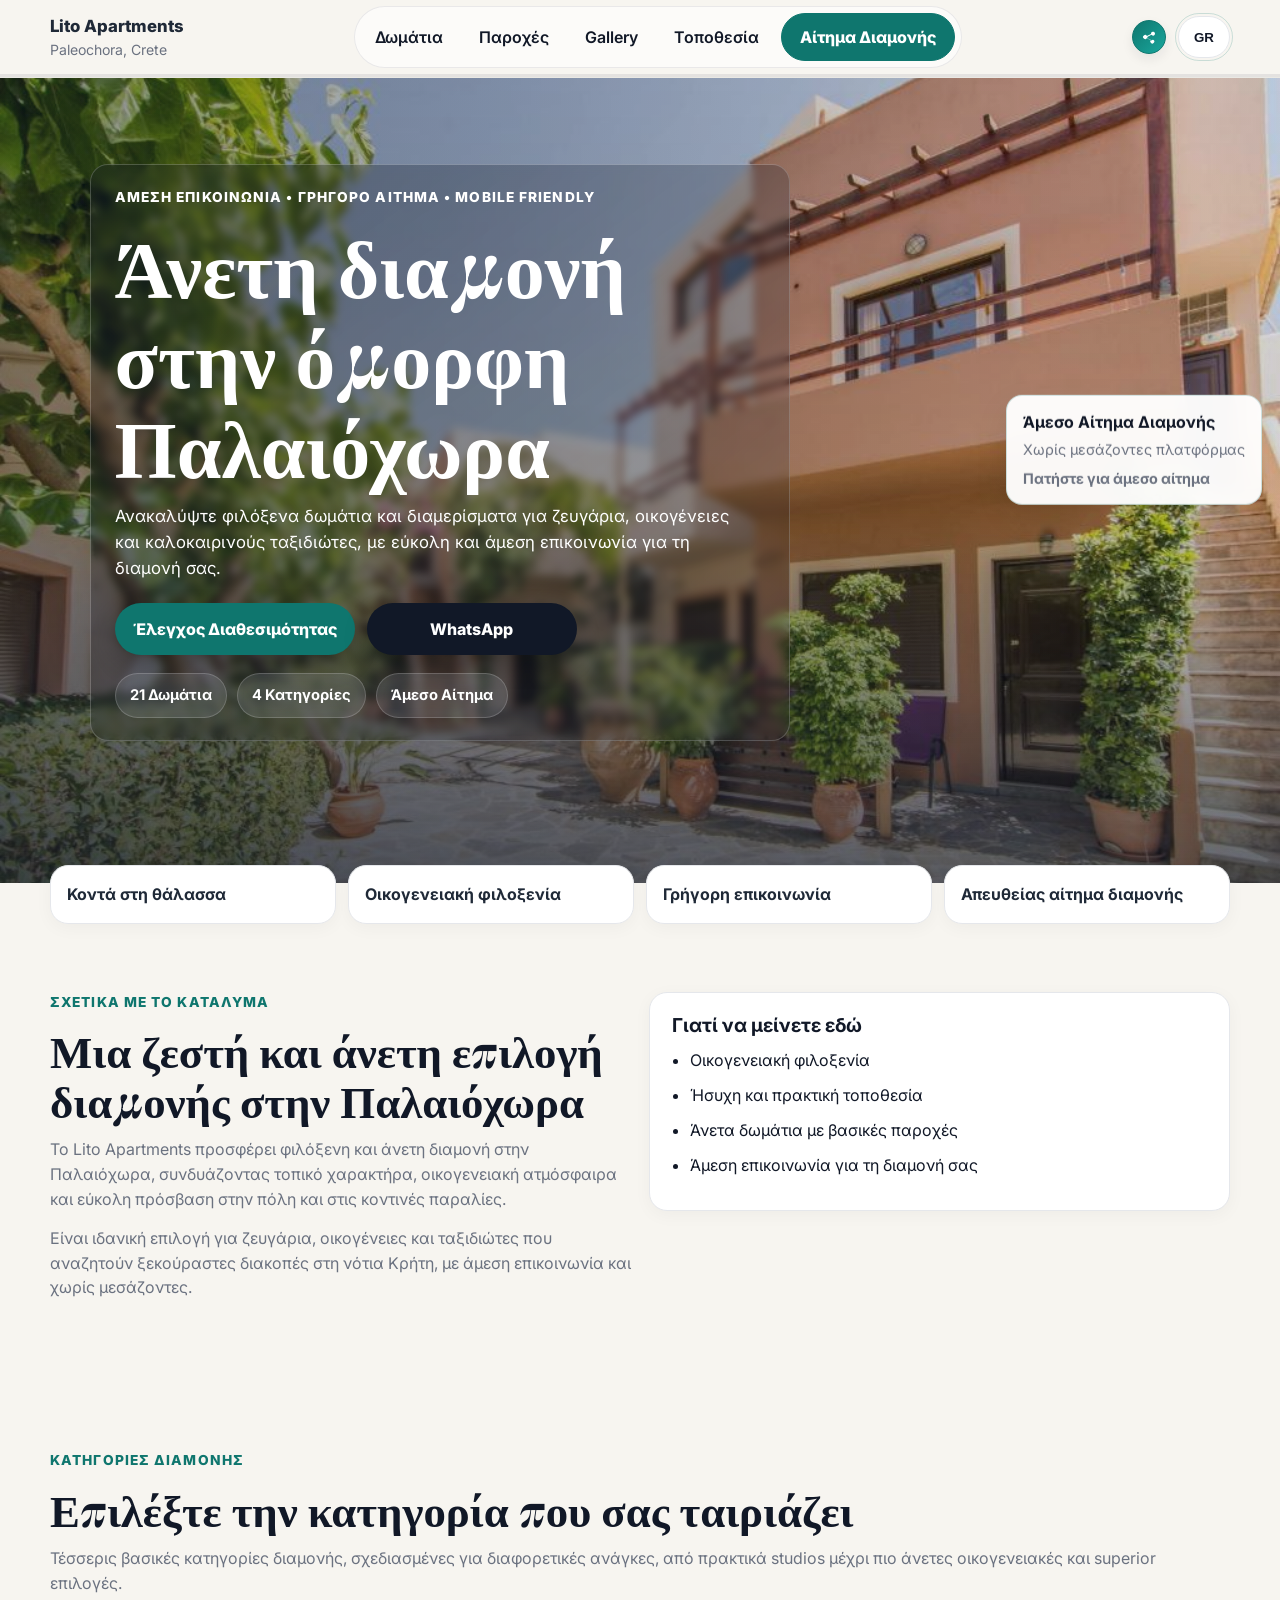
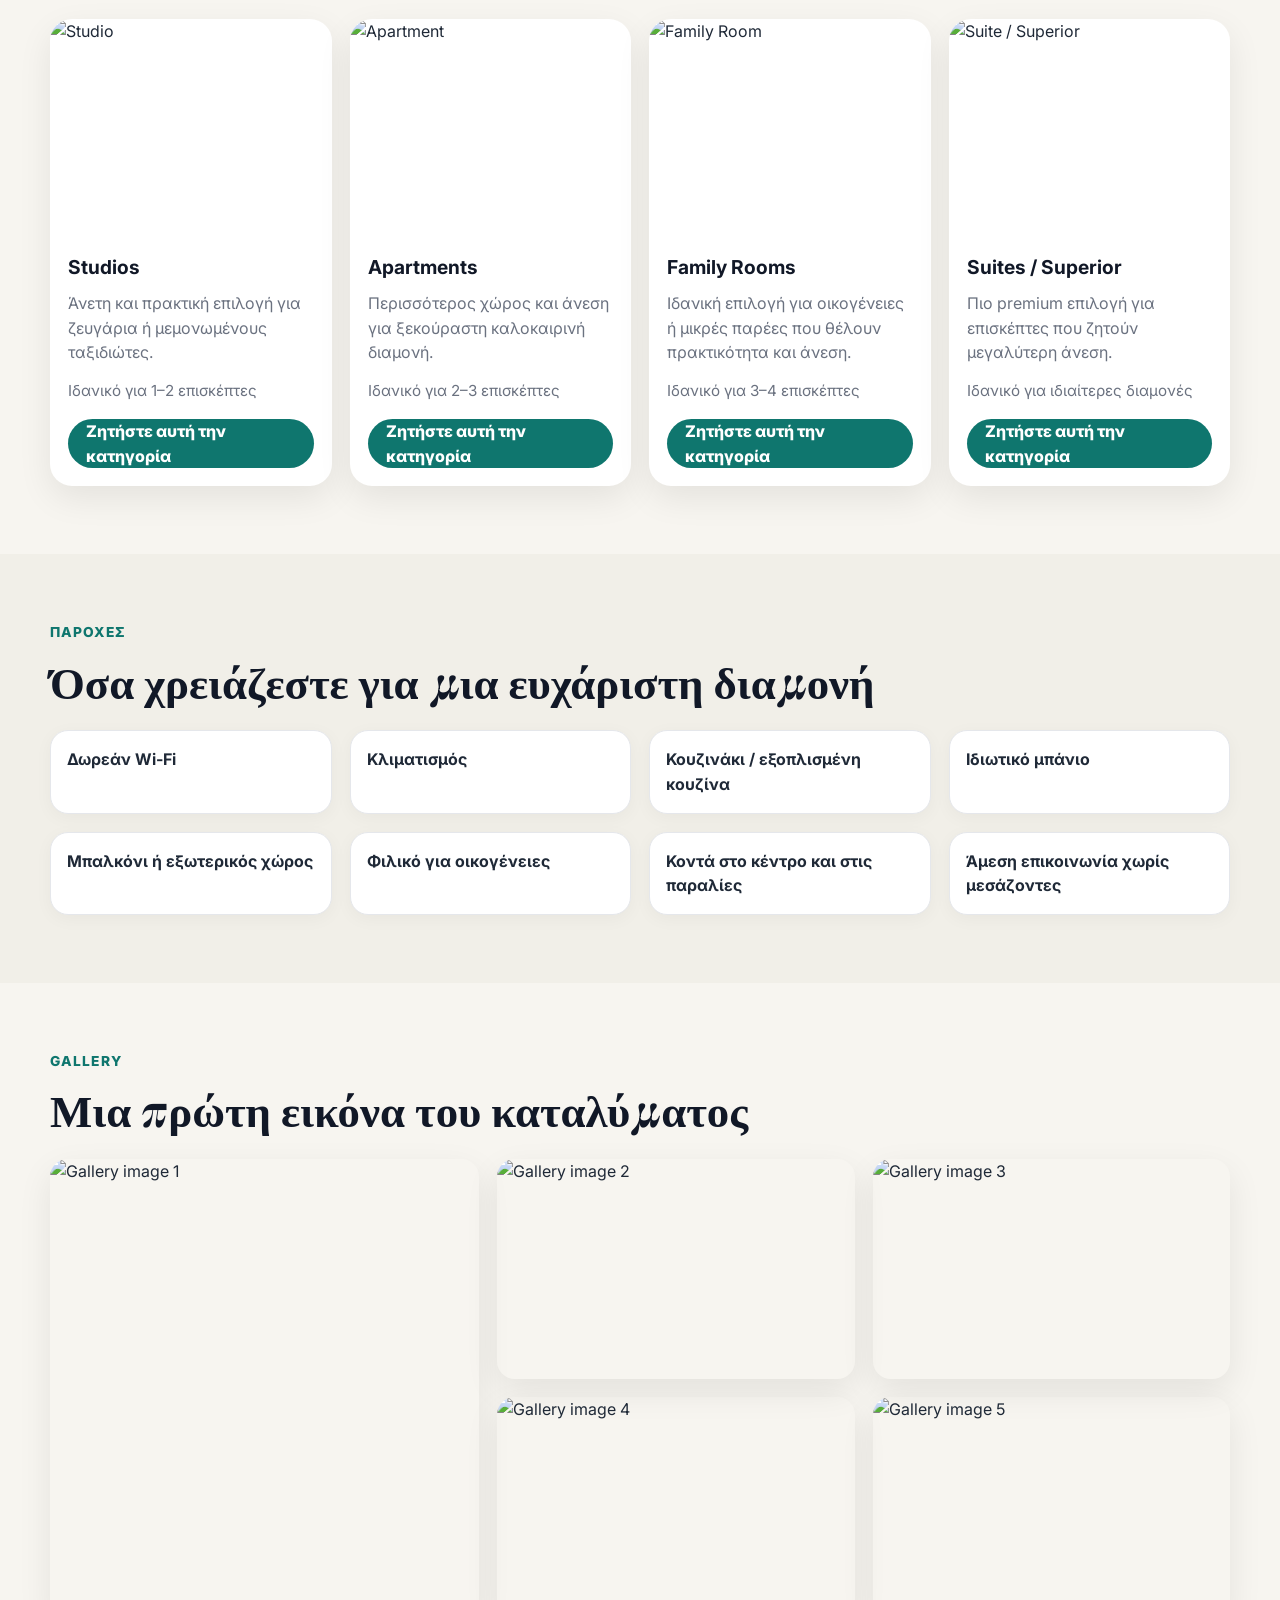
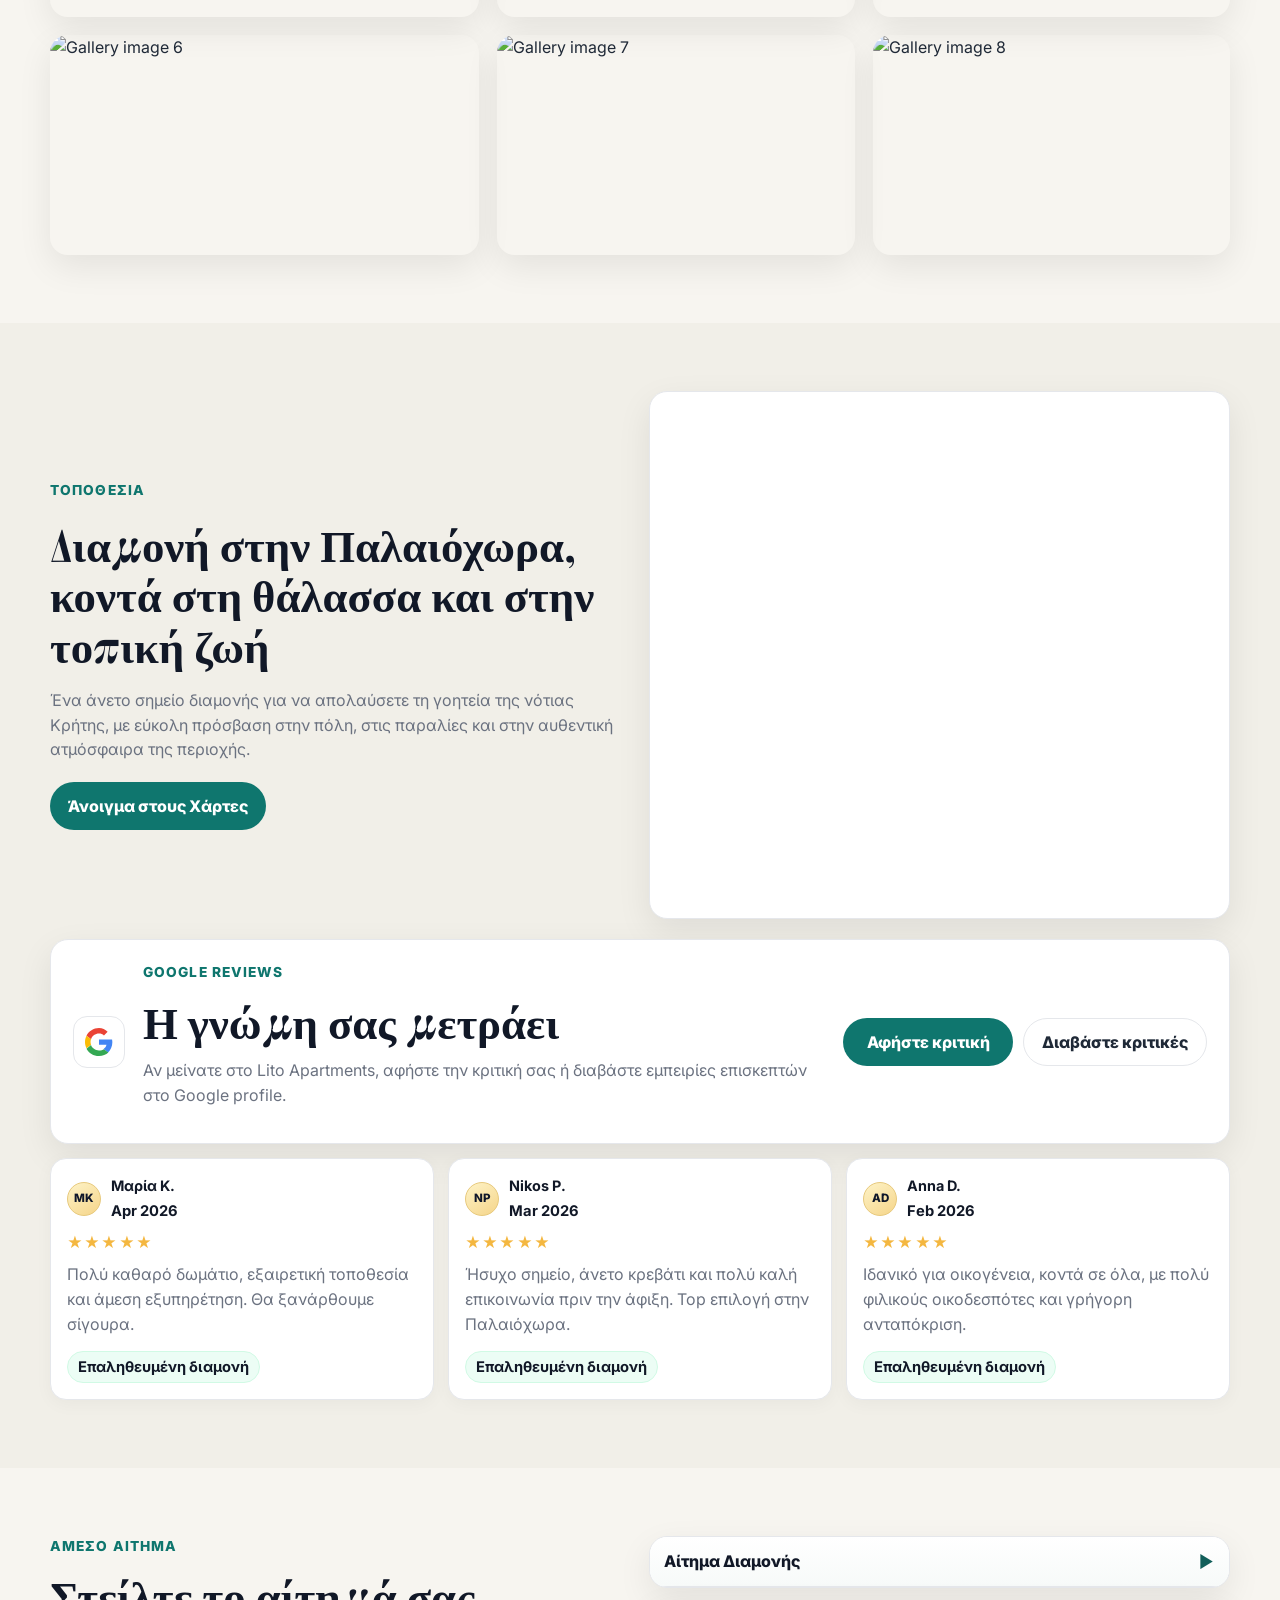
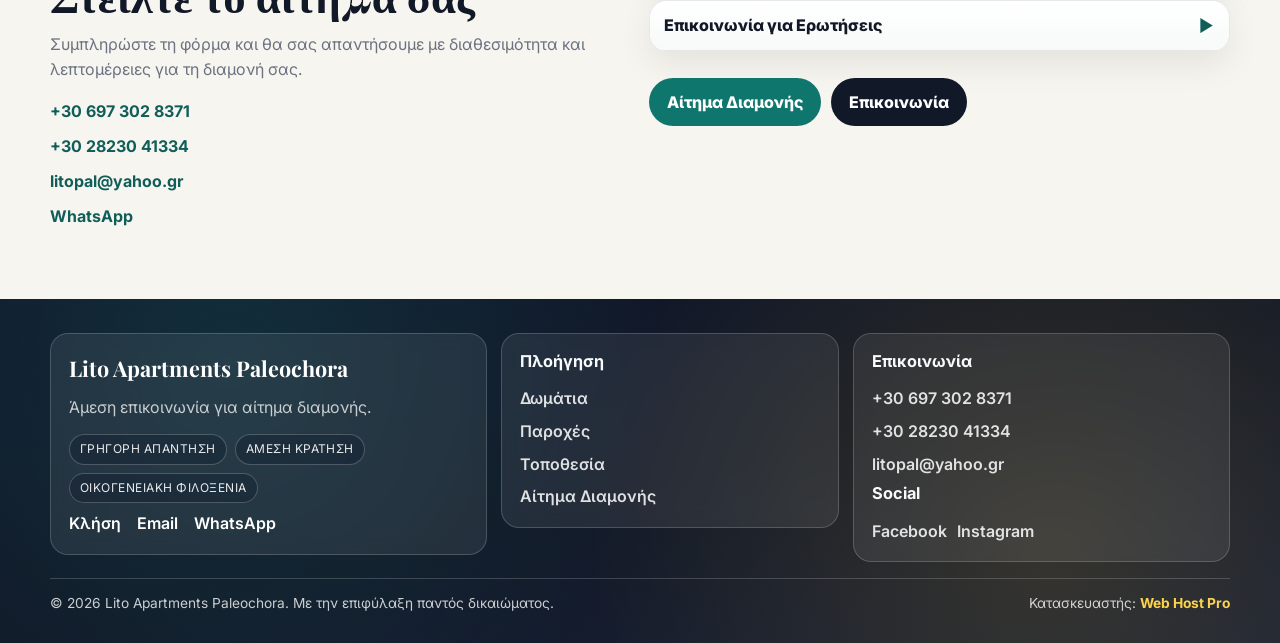
==== index.html @ 1004755e "Initial bilingual landing page build and UI refinements" ====
<!DOCTYPE html>
<html lang="el">
<head>
	<meta charset="UTF-8" />
	<meta name="viewport" content="width=device-width, initial-scale=1.0" />

	<title>Lito Apartments Paleochora | Direct Stay Request</title>
	<meta name="description" content="Άνετη διαμονή στην Παλαιόχωρα με άμεση επικοινωνία για αίτημα διαθεσιμότητας και κρατήσεις χωρίς μεσάζοντες." />
	<meta name="theme-color" content="#0f766e" />

	<meta property="og:title" content="Lito Apartments Paleochora" />
	<meta property="og:description" content="Comfortable apartments in Paleochora with direct communication for your stay request." />
	<meta property="og:type" content="website" />
	<meta property="og:image" content="assets/images/hero.jpg" />
	<meta property="og:locale" content="el_GR" />

	<link rel="preconnect" href="https://fonts.googleapis.com">
	<link rel="preconnect" href="https://fonts.gstatic.com" crossorigin>
	<link href="https://fonts.googleapis.com/css2?family=Inter:wght@400;500;600;700;800&family=Playfair+Display:wght@600;700&display=swap" rel="stylesheet">

	<link rel="stylesheet" href="assets/css/style.css" />
</head>
<body>
	<header class="site-header">
		<div class="container header-wrap">
			<a href="#home" class="brand" aria-label="Lito Apartments Paleochora">
				<span class="brand-title">Lito Apartments</span>
				<span class="brand-subtitle">Paleochora, Crete</span>
			</a>

			<nav class="desktop-nav" aria-label="Primary navigation">
				<a href="#rooms" class="nav-link" data-i18n="navRooms">Δωμάτια</a>
				<a href="#facilities" class="nav-link" data-i18n="navFacilities">Παροχές</a>
				<a href="#gallery" class="nav-link" data-i18n="navGallery">Gallery</a>
				<a href="#location" class="nav-link" data-i18n="navLocation">Τοποθεσία</a>
				<a href="#contact" class="btn btn-outline js-open-request" data-i18n="navRequest">Αίτημα Διαμονής</a>
			</nav>

			<div class="header-actions">
				<div class="share-menu" id="shareMenu">
					<button id="shareMenuToggle" class="share-main-btn" type="button" aria-label="Open share menu" title="Open share menu" aria-expanded="false" aria-controls="shareMenuPanel">
						<svg viewBox="0 0 24 24" aria-hidden="true">
							<path d="M18 16a3 3 0 0 0-2.39 1.2l-6.2-3.1a3.1 3.1 0 0 0 0-2.2l6.2-3.1A3 3 0 1 0 15 7a3.1 3.1 0 0 0 .05.53l-6.2 3.1a3 3 0 1 0 0 2.74l6.2 3.1A3 3 0 1 0 18 16z" fill="currentColor"/>
						</svg>
					</button>
					<div class="share-menu-panel" id="shareMenuPanel" aria-label="Share options">
						<button id="shareSiteBtn" class="share-item" type="button" aria-label="Share this page" title="Share this page">
							<svg viewBox="0 0 24 24" aria-hidden="true">
								<path d="M18 16a3 3 0 0 0-2.39 1.2l-6.2-3.1a3.1 3.1 0 0 0 0-2.2l6.2-3.1A3 3 0 1 0 15 7a3.1 3.1 0 0 0 .05.53l-6.2 3.1a3 3 0 1 0 0 2.74l6.2 3.1A3 3 0 1 0 18 16z" fill="currentColor"/>
							</svg>
						</button>
						<a class="share-item" href="https://wa.me/306973028371" target="_blank" rel="noopener" aria-label="WhatsApp">
						<svg viewBox="0 0 24 24" aria-hidden="true">
							<path d="M20.52 3.48A11.82 11.82 0 0 0 12.03 0C5.43 0 .08 5.35.08 11.95c0 2.1.55 4.16 1.6 5.98L0 24l6.24-1.63a11.88 11.88 0 0 0 5.79 1.48h.01c6.6 0 11.95-5.35 11.95-11.95 0-3.19-1.24-6.19-3.47-8.42zM12.04 21.8h-.01a9.86 9.86 0 0 1-5.03-1.38l-.36-.21-3.7.97.99-3.61-.24-.37a9.84 9.84 0 0 1-1.53-5.25c0-5.46 4.44-9.9 9.9-9.9 2.65 0 5.14 1.03 7.01 2.9a9.84 9.84 0 0 1 2.9 7.01c0 5.46-4.45 9.9-9.91 9.9zm5.43-7.42c-.3-.15-1.76-.87-2.04-.97-.27-.1-.47-.15-.67.15s-.77.97-.95 1.17c-.17.2-.35.22-.64.07-.3-.15-1.27-.47-2.42-1.5-.9-.8-1.5-1.8-1.67-2.1-.17-.3-.02-.46.13-.61.13-.13.3-.35.45-.52.15-.17.2-.3.3-.5.1-.2.05-.37-.02-.52-.08-.15-.67-1.62-.92-2.22-.24-.57-.49-.5-.67-.51h-.57c-.2 0-.52.08-.8.37s-1.05 1.02-1.05 2.48 1.07 2.88 1.22 3.08c.15.2 2.1 3.2 5.1 4.49.71.31 1.27.5 1.7.64.72.23 1.38.2 1.9.12.58-.09 1.76-.72 2.01-1.41.25-.7.25-1.29.17-1.41-.07-.12-.27-.2-.57-.35z" fill="currentColor"/>
						</svg>
						</a>
						<a class="share-item" href="https://www.facebook.com" target="_blank" rel="noopener" aria-label="Facebook">
						<svg viewBox="0 0 24 24" aria-hidden="true">
							<path d="M24 12a12 12 0 1 0-13.88 11.86v-8.39H7.08V12h3.04V9.36c0-3 1.79-4.66 4.53-4.66 1.31 0 2.68.23 2.68.23v2.95h-1.51c-1.49 0-1.95.93-1.95 1.88V12h3.32l-.53 3.47h-2.79v8.39A12 12 0 0 0 24 12z" fill="currentColor"/>
						</svg>
						</a>
						<a class="share-item" href="https://www.instagram.com" target="_blank" rel="noopener" aria-label="Instagram">
						<svg viewBox="0 0 24 24" aria-hidden="true">
							<path d="M7 2h10a5 5 0 0 1 5 5v10a5 5 0 0 1-5 5H7a5 5 0 0 1-5-5V7a5 5 0 0 1 5-5zm0 2a3 3 0 0 0-3 3v10a3 3 0 0 0 3 3h10a3 3 0 0 0 3-3V7a3 3 0 0 0-3-3H7zm11.5 1.5a1 1 0 1 1-1 1 1 1 0 0 1 1-1zM12 7a5 5 0 1 1-5 5 5 5 0 0 1 5-5zm0 2a3 3 0 1 0 3 3 3 3 0 0 0-3-3z" fill="currentColor"/>
						</svg>
						</a>
					</div>
				</div>

				<button id="langToggle" class="lang-toggle" type="button" aria-label="Toggle language">
					GR
				</button>

				<button id="menuToggle" class="menu-toggle" type="button" aria-label="Toggle menu">
					☰
				</button>
			</div>
		</div>

		<div id="mobileMenu" class="mobile-menu">
			<a href="#rooms" class="nav-link" data-i18n="navRooms">Δωμάτια</a>
			<a href="#facilities" class="nav-link" data-i18n="navFacilities">Παροχές</a>
			<a href="#gallery" class="nav-link" data-i18n="navGallery">Gallery</a>
			<a href="#location" class="nav-link" data-i18n="navLocation">Τοποθεσία</a>
			<a href="#contact" class="js-open-request" data-i18n="navRequest">Αίτημα Διαμονής</a>
		</div>
		<div class="nav-progress" aria-hidden="true">
			<span id="navProgressBar"></span>
		</div>
	</header>

	<main id="home">
		<section class="hero">
			<img src="assets/images/hero.jpg" alt="Lito Apartments Paleochora" class="hero-bg" loading="eager" />

			<div class="hero-overlay"></div>

			<div class="container hero-inner">
				<div class="hero-content">
					<p class="eyebrow hero-eyebrow" data-i18n="heroEyebrow">Άμεση επικοινωνία • Γρήγορο αίτημα • Mobile friendly</p>
					<h1 data-i18n="heroTitle">Άνετη διαμονή στην όμορφη Παλαιόχωρα</h1>
					<p class="hero-text" data-i18n="heroText">
						Ανακαλύψτε φιλόξενα δωμάτια και διαμερίσματα για ζευγάρια, οικογένειες και καλοκαιρινούς ταξιδιώτες,
						με εύκολη και άμεση επικοινωνία για τη διαμονή σας.
					</p>

					<div class="hero-actions">
						<a href="#contact" class="btn btn-primary js-open-request" data-i18n="heroCtaPrimary">Έλεγχος Διαθεσιμότητας</a>
						<a href="https://wa.me/306973028371" class="btn btn-secondary" target="_blank" rel="noopener" data-i18n="heroCtaSecondary">WhatsApp</a>
					</div>

					<div class="hero-points">
						<span data-i18n="heroPoint1">21 Δωμάτια</span>
						<span data-i18n="heroPoint2">4 Κατηγορίες</span>
						<span data-i18n="heroPoint3">Άμεσο Αίτημα</span>
					</div>
				</div>

				<a href="#contact" class="hero-badge sticky-request js-open-request">
					<strong data-i18n="heroBadgeTitle">Άμεσο Αίτημα Διαμονής</strong>
					<span data-i18n="heroBadgeText">Χωρίς μεσάζοντες πλατφόρμας</span>
					<span class="sticky-request-hint" data-i18n="stickyRequestHint">Πατήστε για άμεσο αίτημα</span>
				</a>
			</div>
		</section>

		<section class="trust-bar">
			<div class="container trust-grid">
				<div class="trust-item" data-i18n="trust1">Κοντά στη θάλασσα</div>
				<div class="trust-item" data-i18n="trust2">Οικογενειακή φιλοξενία</div>
				<div class="trust-item" data-i18n="trust3">Γρήγορη επικοινωνία</div>
				<div class="trust-item" data-i18n="trust4">Απευθείας αίτημα διαμονής</div>
			</div>
		</section>

		<section class="section intro">
			<div class="container intro-grid">
				<div class="intro-copy">
					<p class="eyebrow" data-i18n="aboutEyebrow">Σχετικά με το κατάλυμα</p>
					<h2 data-i18n="aboutTitle">Μια ζεστή και άνετη επιλογή διαμονής στην Παλαιόχωρα</h2>
					<p data-i18n="aboutText1">
						Το Lito Apartments προσφέρει φιλόξενη και άνετη διαμονή στην Παλαιόχωρα,
						συνδυάζοντας τοπικό χαρακτήρα, οικογενειακή ατμόσφαιρα και εύκολη πρόσβαση στην πόλη και στις κοντινές παραλίες.
					</p>
					<p data-i18n="aboutText2">
						Είναι ιδανική επιλογή για ζευγάρια, οικογένειες και ταξιδιώτες που αναζητούν ξεκούραστες διακοπές
						στη νότια Κρήτη, με άμεση επικοινωνία και χωρίς μεσάζοντες.
					</p>
				</div>

				<div class="info-card">
					<h3 data-i18n="whyTitle">Γιατί να μείνετε εδώ</h3>
					<ul class="check-list">
						<li data-i18n="why1">Οικογενειακή φιλοξενία</li>
						<li data-i18n="why2">Ήσυχη και πρακτική τοποθεσία</li>
						<li data-i18n="why3">Άνετα δωμάτια με βασικές παροχές</li>
						<li data-i18n="why4">Άμεση επικοινωνία για τη διαμονή σας</li>
					</ul>
				</div>
			</div>
		</section>

		<section id="rooms" class="section">
			<div class="container">
				<div class="section-head">
					<p class="eyebrow" data-i18n="roomsEyebrow">Κατηγορίες διαμονής</p>
					<h2 data-i18n="roomsTitle">Επιλέξτε την κατηγορία που σας ταιριάζει</h2>
					<p data-i18n="roomsIntro">
						Τέσσερις βασικές κατηγορίες διαμονής, σχεδιασμένες για διαφορετικές ανάγκες,
						από πρακτικά studios μέχρι πιο άνετες οικογενειακές και superior επιλογές.
					</p>
				</div>

				<div class="cards-grid">
					<article class="room-card">
						<img src="assets/images/room-1.jpg" alt="Studio" loading="lazy" />
						<div class="room-card-body">
							<h3 data-i18n="room1Title">Studios</h3>
							<p data-i18n="room1Text">Άνετη και πρακτική επιλογή για ζευγάρια ή μεμονωμένους ταξιδιώτες.</p>
							<span data-i18n="room1Meta">Ιδανικό για 1–2 επισκέπτες</span>
							<a href="#contact" class="btn btn-small" data-room="Studio" data-i18n="roomCta">Ζητήστε αυτή την κατηγορία</a>
						</div>
					</article>

					<article class="room-card">
						<img src="assets/images/room-2.jpg" alt="Apartment" loading="lazy" />
						<div class="room-card-body">
							<h3 data-i18n="room2Title">Apartments</h3>
							<p data-i18n="room2Text">Περισσότερος χώρος και άνεση για ξεκούραστη καλοκαιρινή διαμονή.</p>
							<span data-i18n="room2Meta">Ιδανικό για 2–3 επισκέπτες</span>
							<a href="#contact" class="btn btn-small" data-room="Apartment" data-i18n="roomCta">Ζητήστε αυτή την κατηγορία</a>
						</div>
					</article>

					<article class="room-card">
						<img src="assets/images/room-3.jpg" alt="Family Room" loading="lazy" />
						<div class="room-card-body">
							<h3 data-i18n="room3Title">Family Rooms</h3>
							<p data-i18n="room3Text">Ιδανική επιλογή για οικογένειες ή μικρές παρέες που θέλουν πρακτικότητα και άνεση.</p>
							<span data-i18n="room3Meta">Ιδανικό για 3–4 επισκέπτες</span>
							<a href="#contact" class="btn btn-small" data-room="Family Room" data-i18n="roomCta">Ζητήστε αυτή την κατηγορία</a>
						</div>
					</article>

					<article class="room-card">
						<img src="assets/images/room-4.jpg" alt="Suite / Superior" loading="lazy" />
						<div class="room-card-body">
							<h3 data-i18n="room4Title">Suites / Superior</h3>
							<p data-i18n="room4Text">Πιο premium επιλογή για επισκέπτες που ζητούν μεγαλύτερη άνεση.</p>
							<span data-i18n="room4Meta">Ιδανικό για ιδιαίτερες διαμονές</span>
							<a href="#contact" class="btn btn-small" data-room="Suite / Superior" data-i18n="roomCta">Ζητήστε αυτή την κατηγορία</a>
						</div>
					</article>
				</div>
			</div>
		</section>

		<section id="facilities" class="section section-alt">
			<div class="container">
				<div class="section-head">
					<p class="eyebrow" data-i18n="facilitiesEyebrow">Παροχές</p>
					<h2 data-i18n="facilitiesTitle">Όσα χρειάζεστε για μια ευχάριστη διαμονή</h2>
				</div>

				<div class="features-grid">
					<div class="feature" data-i18n="facility1">Δωρεάν Wi-Fi</div>
					<div class="feature" data-i18n="facility2">Κλιματισμός</div>
					<div class="feature" data-i18n="facility3">Κουζινάκι / εξοπλισμένη κουζίνα</div>
					<div class="feature" data-i18n="facility4">Ιδιωτικό μπάνιο</div>
					<div class="feature" data-i18n="facility5">Μπαλκόνι ή εξωτερικός χώρος</div>
					<div class="feature" data-i18n="facility6">Φιλικό για οικογένειες</div>
					<div class="feature" data-i18n="facility7">Κοντά στο κέντρο και στις παραλίες</div>
					<div class="feature" data-i18n="facility8">Άμεση επικοινωνία χωρίς μεσάζοντες</div>
				</div>
			</div>
		</section>

		<section id="gallery" class="section">
			<div class="container">
				<div class="section-head">
					<p class="eyebrow" data-i18n="galleryEyebrow">Gallery</p>
					<h2 data-i18n="galleryTitle">Μια πρώτη εικόνα του καταλύματος</h2>
				</div>

				<div class="gallery-grid">
					<img src="assets/images/gallery-1.jpg" alt="Gallery image 1" loading="lazy">
					<img src="assets/images/gallery-2.jpg" alt="Gallery image 2" loading="lazy">
					<img src="assets/images/gallery-3.jpg" alt="Gallery image 3" loading="lazy">
					<img src="assets/images/gallery-4.jpg" alt="Gallery image 4" loading="lazy">
					<img src="assets/images/gallery-5.jpg" alt="Gallery image 5" loading="lazy">
					<img src="assets/images/gallery-6.jpg" alt="Gallery image 6" loading="lazy">
					<img src="assets/images/gallery-7.jpg" alt="Gallery image 7" loading="lazy">
					<img src="assets/images/gallery-8.jpg" alt="Gallery image 8" loading="lazy">
				</div>
			</div>
		</section>

		<section id="location" class="section section-alt">
			<div class="container location-box">
				<div class="location-copy">
					<p class="eyebrow" data-i18n="locationEyebrow">Τοποθεσία</p>
					<h2 data-i18n="locationTitle">Διαμονή στην Παλαιόχωρα, κοντά στη θάλασσα και στην τοπική ζωή</h2>
					<p data-i18n="locationText">
						Ένα άνετο σημείο διαμονής για να απολαύσετε τη γοητεία της νότιας Κρήτης,
						με εύκολη πρόσβαση στην πόλη, στις παραλίες και στην αυθεντική ατμόσφαιρα της περιοχής.
					</p>
					<div class="location-actions">
						<a href="https://maps.app.goo.gl/StmvVErkx6oPKUX96" class="btn btn-primary" target="_blank" rel="noopener" data-i18n="locationCta">Άνοιγμα στους Χάρτες</a>
					</div>
				</div>
				<div class="location-map-card">
					<iframe
						title="Paleochora map"
						src="https://maps.google.com/maps?q=Lito%20Apartments%20Paleochora&z=17&output=embed&iwloc=near"
						loading="lazy"
						referrerpolicy="no-referrer-when-downgrade"></iframe>
				</div>
			</div>

			<div class="container location-reviews">
				<div class="google-review-card location-google-card">
					<div class="google-profile-badge" aria-hidden="true">
						<svg viewBox="0 0 48 48" width="28" height="28" role="img" aria-label="Google">
							<path fill="#EA4335" d="M24 9.5c3.3 0 6.2 1.1 8.5 3.3l6.3-6.3C34.8 2.3 29.8 0 24 0 14.6 0 6.5 5.4 2.6 13.3l7.8 6.1C12.2 13.3 17.6 9.5 24 9.5z"/>
							<path fill="#4285F4" d="M46.9 24.5c0-1.7-.2-3.3-.5-4.9H24v9.3h12.8c-.6 3-2.3 5.5-4.9 7.2l7.6 5.9c4.4-4.1 7.4-10.1 7.4-17.5z"/>
							<path fill="#FBBC05" d="M10.4 28.6c-.5-1.5-.9-3-.9-4.6s.3-3.2.9-4.6l-7.8-6.1C.9 16.5 0 20.1 0 24s.9 7.5 2.6 10.7l7.8-6.1z"/>
							<path fill="#34A853" d="M24 48c6.5 0 12-2.1 16-5.8l-7.6-5.9c-2.1 1.4-4.8 2.2-8.4 2.2-6.4 0-11.8-3.8-13.7-9.2l-7.8 6.1C6.5 42.6 14.6 48 24 48z"/>
						</svg>
					</div>
					<div class="google-review-copy">
						<p class="eyebrow" data-i18n="googleEyebrow">Google Reviews</p>
						<h2 data-i18n="googleTitle">Η γνώμη σας μετράει</h2>
						<p data-i18n="googleText">Αν μείνατε στο Lito Apartments, αφήστε την κριτική σας ή διαβάστε εμπειρίες επισκεπτών στο Google profile.</p>
					</div>
					<div class="google-review-actions">
						<a class="btn btn-primary" href="https://maps.app.goo.gl/StmvVErkx6oPKUX96" target="_blank" rel="noopener" data-i18n="googleCtaLeave">Αφήστε κριτική</a>
						<a class="btn btn-outline" href="https://maps.app.goo.gl/StmvVErkx6oPKUX96" target="_blank" rel="noopener" data-i18n="googleCtaRead">Διαβάστε κριτικές</a>
					</div>
				</div>

				<div class="review-grid">
					<article class="review-card">
						<div class="review-head">
							<div class="review-avatar" aria-hidden="true">MK</div>
							<div class="review-meta">
								<strong data-i18n="review1Author">Μαρία Κ.</strong>
								<span>Apr 2026</span>
							</div>
						</div>
						<div class="review-stars" aria-hidden="true">★★★★★</div>
						<p data-i18n="review1Text">Πολύ καθαρό δωμάτιο, εξαιρετική τοποθεσία και άμεση εξυπηρέτηση. Θα ξανάρθουμε σίγουρα.</p>
						<span class="review-badge" data-i18n="reviewVerified">Επαληθευμένη διαμονή</span>
					</article>
					<article class="review-card">
						<div class="review-head">
							<div class="review-avatar" aria-hidden="true">NP</div>
							<div class="review-meta">
								<strong data-i18n="review2Author">Nikos P.</strong>
								<span>Mar 2026</span>
							</div>
						</div>
						<div class="review-stars" aria-hidden="true">★★★★★</div>
						<p data-i18n="review2Text">Ήσυχο σημείο, άνετο κρεβάτι και πολύ καλή επικοινωνία πριν την άφιξη. Top επιλογή στην Παλαιόχωρα.</p>
						<span class="review-badge" data-i18n="reviewVerified">Επαληθευμένη διαμονή</span>
					</article>
					<article class="review-card">
						<div class="review-head">
							<div class="review-avatar" aria-hidden="true">AD</div>
							<div class="review-meta">
								<strong data-i18n="review3Author">Anna D.</strong>
								<span>Feb 2026</span>
							</div>
						</div>
						<div class="review-stars" aria-hidden="true">★★★★★</div>
						<p data-i18n="review3Text">Ιδανικό για οικογένεια, κοντά σε όλα, με πολύ φιλικούς οικοδεσπότες και γρήγορη ανταπόκριση.</p>
						<span class="review-badge" data-i18n="reviewVerified">Επαληθευμένη διαμονή</span>
					</article>
				</div>
			</div>
		</section>

		<section id="contact" class="section contact-section">
			<div class="container contact-grid">
				<div>
					<p class="eyebrow" data-i18n="contactEyebrow">Άμεσο αίτημα</p>
					<h2 data-i18n="contactTitle">Στείλτε το αίτημά σας</h2>
					<p data-i18n="contactText">
						Συμπληρώστε τη φόρμα και θα σας απαντήσουμε με διαθεσιμότητα και λεπτομέρειες για τη διαμονή σας.
					</p>

					<div class="contact-links">
						<a href="tel:+306973028371">+30 697 302 8371</a>
						<a href="tel:+302823041334">+30 28230 41334</a>
						<a href="mailto:litopal@yahoo.gr">litopal@yahoo.gr</a>
						<a href="https://wa.me/306973028371" target="_blank" rel="noopener">WhatsApp</a>
					</div>
				</div>

				<div class="forms-stack">
					<div class="form-card is-collapsed" id="stayRequestForm">
						<button class="form-toggle" id="stayFormToggle" type="button" aria-expanded="false" aria-controls="stayFormCollapse">
							<span data-i18n="stayFormTitle">Αίτημα Διαμονής</span>
							<span class="form-arrow" aria-hidden="true">▼</span>
						</button>
						<div class="form-collapse" id="stayFormCollapse">
							<form class="contact-form compact-form" action="contact.php" method="post">
							<input type="hidden" name="lang" id="formLang" value="el">

							<input type="text" name="name" id="name" placeholder="Ονοματεπώνυμο" required>
							<input type="email" name="email" id="email" placeholder="Email" required>
							<input type="tel" name="phone" id="phone" placeholder="Τηλέφωνο">
							<input type="date" name="arrival" id="arrival">
							<input type="date" name="departure" id="departure">
							<input type="number" name="guests" id="guests" placeholder="Άτομα" min="1">
							<select name="room_type" id="room_type" class="room-select">
								<option value="" data-i18n="formRoomDefault">Επιλέξτε κατηγορία</option>
								<option value="Studio">Studio</option>
								<option value="Apartment">Apartment</option>
								<option value="Family Room">Family Room</option>
								<option value="Suite / Superior">Suite / Superior</option>
							</select>
							<textarea name="message" id="message" rows="5" placeholder="Μήνυμα"></textarea>
							<button type="submit" class="btn btn-primary btn-full" data-i18n="formSubmit">Αποστολή Αιτήματος</button>
							</form>
						</div>
					</div>

					<div class="form-card is-collapsed" id="questionForm">
						<button class="form-toggle" id="questionFormToggle" type="button" aria-expanded="false" aria-controls="questionFormCollapse">
							<span data-i18n="questionFormTitle">Επικοινωνία για Ερωτήσεις</span>
							<span class="form-arrow" aria-hidden="true">▼</span>
						</button>
						<div class="form-collapse" id="questionFormCollapse">
							<form class="contact-form compact-form" action="contact.php" method="post">
							<input type="hidden" name="lang" value="el">
							<input type="hidden" name="room_type" value="Question">

							<input type="text" name="name" placeholder="Ονοματεπώνυμο" required>
							<input type="email" name="email" placeholder="Email" required>
							<input type="tel" name="phone" placeholder="Τηλέφωνο">
							<textarea name="message" rows="4" placeholder="Μήνυμα" required></textarea>
							<button type="submit" class="btn btn-secondary btn-full" data-i18n="questionSubmit">Αποστολή Ερώτησης</button>
							</form>
						</div>
					</div>

					<div class="contact-ctas">
						<a class="btn btn-primary" id="ctaStayForm" href="#stayRequestForm" data-i18n="contactCtaStay">Αίτημα Διαμονής</a>
						<a class="btn btn-secondary" id="ctaQuestionForm" href="#questionForm" data-i18n="contactCtaQuestion">Επικοινωνία</a>
					</div>
				</div>
			</div>
		</section>
	</main>

	<footer class="site-footer">
		<div class="container">
			<div class="footer-wrap">
				<div class="footer-brand-card">
					<strong class="footer-brand">Lito Apartments Paleochora</strong>
					<p data-i18n="footerText">Άμεση επικοινωνία για αίτημα διαμονής.</p>
					<div class="footer-highlights">
						<span data-i18n="footerTag1">Fast Response</span>
						<span data-i18n="footerTag2">Direct Booking</span>
						<span data-i18n="footerTag3">Family Hospitality</span>
					</div>
					<div class="footer-links">
						<a href="tel:+306973028371" data-i18n="footerCall">Κλήση</a>
						<a href="mailto:litopal@yahoo.gr" data-i18n="footerEmail">Email</a>
						<a href="https://wa.me/306973028371" target="_blank" rel="noopener">WhatsApp</a>
					</div>
				</div>

				<div class="footer-col">
					<h3 data-i18n="footerExplore">Πλοήγηση</h3>
					<a href="#rooms" data-i18n="footerRooms">Δωμάτια</a>
					<a href="#facilities" data-i18n="footerFacilities">Παροχές</a>
					<a href="#location" data-i18n="footerLocation">Τοποθεσία</a>
					<a href="#contact" class="js-open-request" data-i18n="footerRequest">Αίτημα Διαμονής</a>
				</div>

				<div class="footer-col">
					<h3 data-i18n="footerContactTitle">Επικοινωνία</h3>
					<a href="tel:+306973028371">+30 697 302 8371</a>
					<a href="tel:+302823041334">+30 28230 41334</a>
					<a href="mailto:litopal@yahoo.gr">litopal@yahoo.gr</a>
					<h3 data-i18n="footerSocialTitle">Social</h3>
					<div class="footer-socials">
						<a href="https://www.facebook.com" target="_blank" rel="noopener">Facebook</a>
						<a href="https://www.instagram.com" target="_blank" rel="noopener">Instagram</a>
					</div>
				</div>
			</div>

			<div class="footer-bottom">
				<p data-i18n="footerCopyright">© 2026 Lito Apartments Paleochora. All rights reserved.</p>
				<p>
					<span data-i18n="footerBuilderLabel">Κατασκευαστής:</span>
					<a href="mailto:litopal@yahoo.gr" data-i18n="footerBuilderName">Web Host Pro</a>
				</p>
			</div>
		</div>
	</footer>

	<div class="mobile-cta-bar">
		<a href="tel:+306973028371" data-i18n="mobileCall">Κλήση</a>
		<a href="https://wa.me/306973028371" target="_blank" rel="noopener">WhatsApp</a>
		<a href="#contact" class="js-open-request" data-i18n="mobileRequest">Αίτημα</a>
	</div>

	<div class="request-modal" id="requestModal" aria-hidden="true" role="dialog" aria-modal="true" aria-labelledby="modalRequestTitle">
		<div class="request-modal-backdrop" data-close-modal></div>
		<div class="request-dialog">
			<button type="button" class="modal-close" id="closeRequestModal" data-close-modal aria-label="Close">✕</button>
			<h2 id="modalRequestTitle" data-i18n="modalRequestTitle">Άμεσο Αίτημα Διαμονής</h2>
			<p data-i18n="modalRequestText">Συμπληρώστε γρήγορα τη φόρμα και θα σας απαντήσουμε άμεσα.</p>
			<form class="contact-form modal-form" action="contact.php" method="post">
				<input type="hidden" name="lang" id="modalFormLang" value="el">
				<input type="text" name="name" placeholder="Ονοματεπώνυμο" required>
				<input type="email" name="email" placeholder="Email" required>
				<input type="tel" name="phone" placeholder="Τηλέφωνο">
				<input type="date" name="arrival">
				<input type="date" name="departure">
				<input type="number" name="guests" placeholder="Άτομα" min="1">
				<select name="room_type" class="room-select">
					<option value="" data-i18n="formRoomDefault">Επιλέξτε κατηγορία</option>
					<option value="Studio">Studio</option>
					<option value="Apartment">Apartment</option>
					<option value="Family Room">Family Room</option>
					<option value="Suite / Superior">Suite / Superior</option>
				</select>
				<textarea name="message" rows="4" placeholder="Μήνυμα"></textarea>
				<button type="submit" class="btn btn-primary btn-full" data-i18n="formSubmit">Αποστολή Αιτήματος</button>
			</form>
		</div>
	</div>

	<button type="button" id="backToTop" class="back-to-top" aria-label="Back to top">
		<span aria-hidden="true">↑</span>
		<span data-i18n="backToTop">Top</span>
	</button>

	<script src="assets/js/main.js"></script>
</body>
</html>
---- assets/css/style.css ----
:root {
  --bg: #f7f5f0;
  --surface: #ffffff;
  --surface-soft: #f1efe8;
  --text: #1f2937;
  --muted: #6b7280;
  --primary: #0f766e;
  --primary-dark: #115e59;
  --secondary: #111827;
  --accent: #c8a97e;
  --border: #e5e7eb;
  --shadow: 0 12px 34px rgba(0, 0, 0, 0.08);
  --radius: 18px;
  --container: 1180px;
  --header-height: 74px;
}

*,
*::before,
*::after {
  box-sizing: border-box;
}

html {
  scroll-behavior: smooth;
}

body {
  margin: 0;
  font-family: "Inter", sans-serif;
  background: var(--bg);
  color: var(--text);
  line-height: 1.55;
  padding-bottom: calc(66px + env(safe-area-inset-bottom));
}

img {
  display: block;
  width: 100%;
  max-width: 100%;
}

a {
  color: inherit;
  text-decoration: none;
}

.container {
  width: min(100% - 32px, var(--container));
  margin-inline: auto;
}

.section {
  padding: 68px 0;
}

.section-alt {
  background: var(--surface-soft);
}

.section-head {
  margin-bottom: 24px;
}

.eyebrow {
  color: var(--primary);
  font-weight: 800;
  font-size: 0.86rem;
  text-transform: uppercase;
  letter-spacing: 0.08em;
  margin: 0 0 12px;
}

h1,
h2,
h3 {
  margin: 0 0 12px;
  line-height: 1.12;
  color: var(--secondary);
}

h1,
h2 {
  font-family: "Playfair Display", serif;
}

h1 {
  font-size: clamp(2.2rem, 7vw, 4.4rem);
}

h2 {
  font-size: clamp(1.7rem, 5vw, 2.8rem);
}

h3 {
  font-size: 1.2rem;
}

p {
  margin: 0 0 14px;
  color: var(--muted);
  font-size: 1rem;
}

.site-header {
  position: sticky;
  top: 0;
  z-index: 30;
  background: rgba(247, 245, 240, 0.92);
  backdrop-filter: blur(12px);
  border-bottom: 1px solid rgba(0, 0, 0, 0.05);
  transition: background 0.24s ease, box-shadow 0.24s ease, border-color 0.24s ease;
}

.site-header.is-scrolled {
  background: rgba(255, 255, 255, 0.95);
  border-bottom-color: rgba(15, 23, 42, 0.12);
  box-shadow: 0 8px 24px rgba(15, 23, 42, 0.08);
}

.nav-progress {
  height: 3px;
  background: rgba(17, 24, 39, 0.08);
}

.nav-progress span {
  display: block;
  height: 100%;
  width: 0;
  background: linear-gradient(90deg, var(--primary), #19a79d);
  transition: width 0.12s linear;
}

.header-wrap {
  min-height: var(--header-height);
  display: flex;
  align-items: center;
  justify-content: space-between;
  gap: 16px;
}

.brand {
  display: flex;
  flex-direction: column;
  min-width: 0;
}

.brand-title {
  font-weight: 800;
  font-size: 1.05rem;
}

.brand-subtitle {
  color: var(--muted);
  font-size: 0.88rem;
}

.desktop-nav {
  display: none;
  align-items: center;
  gap: 8px;
  padding: 6px;
  border-radius: 999px;
  background: rgba(255, 255, 255, 0.6);
  border: 1px solid rgba(15, 23, 42, 0.08);
}

.desktop-nav a:not(.btn) {
  font-weight: 600;
  color: var(--secondary);
  padding: 9px 14px;
  border-radius: 999px;
  background:
    linear-gradient(90deg, transparent, rgba(15, 118, 110, 0.1), transparent) 0 0 / 0 100% no-repeat,
    linear-gradient(90deg, var(--primary), #19a79d) 50% calc(100% - 4px) / 0 2px no-repeat,
    linear-gradient(90deg, rgba(15, 118, 110, 0.9), rgba(15, 118, 110, 0.25)) 50% calc(100% - 8px) / 0 1px no-repeat;
  transition: color 0.2s ease, background-size 0.28s ease, transform 0.2s ease, box-shadow 0.24s ease;
}

.desktop-nav a:not(.btn):hover,
.desktop-nav a:not(.btn):focus-visible {
  color: var(--primary-dark);
  background:
    linear-gradient(90deg, rgba(15, 118, 110, 0.08), rgba(15, 118, 110, 0.14), rgba(15, 118, 110, 0.08)) 0 0 / 100% 100% no-repeat,
    linear-gradient(90deg, var(--primary), #19a79d) 50% calc(100% - 4px) / 76% 2px no-repeat,
    linear-gradient(90deg, rgba(15, 118, 110, 0.9), rgba(15, 118, 110, 0.25)) 50% calc(100% - 8px) / 42% 1px no-repeat;
  transform: translateY(-1px);
  box-shadow: inset 0 0 0 1px rgba(15, 118, 110, 0.14);
}

.desktop-nav a.is-active:not(.btn) {
  color: var(--primary-dark);
  background:
    linear-gradient(90deg, rgba(15, 118, 110, 0.08), rgba(15, 118, 110, 0.16), rgba(15, 118, 110, 0.08)) 0 0 / 100% 100% no-repeat,
    linear-gradient(90deg, var(--primary), #19a79d) 50% calc(100% - 4px) / 86% 2px no-repeat,
    linear-gradient(90deg, rgba(15, 118, 110, 0.95), rgba(15, 118, 110, 0.28)) 50% calc(100% - 8px) / 54% 1px no-repeat;
  box-shadow: inset 0 0 0 1px rgba(15, 118, 110, 0.18), 0 8px 14px rgba(15, 118, 110, 0.12);
}

.desktop-nav .btn {
  transition: transform 0.16s ease, box-shadow 0.22s ease, border-color 0.22s ease, background 0.22s ease;
}

.desktop-nav .btn-outline {
  background: var(--primary);
  color: #fff;
  border: 1px solid var(--primary);
}

.desktop-nav .btn:hover,
.desktop-nav .btn:focus-visible {
  transform: translateY(-1px);
  box-shadow: 0 8px 18px rgba(17, 24, 39, 0.12);
  border-color: #cfd7de;
}

.desktop-nav .btn-outline:hover,
.desktop-nav .btn-outline:focus-visible {
  background: var(--primary-dark);
  border-color: var(--primary-dark);
  color: #fff;
}

.header-actions {
  display: flex;
  align-items: center;
  gap: 10px;
}

.share-menu {
  display: none;
  position: relative;
  margin-right: 2px;
}

.share-main-btn {
  width: 34px;
  height: 34px;
  border-radius: 999px;
  display: grid;
  place-items: center;
  color: #0f172a;
  border: 1px solid rgba(15, 23, 42, 0.12);
  background: linear-gradient(145deg, #ffffff, #f1f5f9);
  box-shadow: 0 5px 12px rgba(15, 23, 42, 0.08);
  cursor: pointer;
  transition: transform 0.2s ease, box-shadow 0.2s ease, border-color 0.2s ease;
}

.share-main-btn svg {
  width: 16px;
  height: 16px;
}

.share-main-btn:hover,
.share-main-btn:focus-visible {
  transform: translateY(-2px) scale(1.04);
  box-shadow: 0 10px 16px rgba(15, 118, 110, 0.2);
  border-color: rgba(15, 118, 110, 0.35);
}

.share-main-btn {
  color: #fff;
  border-color: var(--primary);
  background: linear-gradient(135deg, var(--primary), #19a79d);
}

.share-menu-panel {
  position: absolute;
  top: calc(100% + 8px);
  right: 0;
  display: none;
  align-items: center;
  gap: 8px;
  padding: 8px;
  border-radius: 999px;
  border: 1px solid rgba(15, 23, 42, 0.12);
  background: rgba(255, 255, 255, 0.96);
  box-shadow: 0 12px 26px rgba(15, 23, 42, 0.16);
}

.share-menu.is-open .share-menu-panel {
  display: inline-flex;
}

.share-item {
  width: 32px;
  height: 32px;
  border-radius: 999px;
  display: grid;
  place-items: center;
  color: #0f172a;
  border: 1px solid rgba(15, 23, 42, 0.14);
  background: linear-gradient(145deg, #ffffff, #f1f5f9);
  box-shadow: 0 4px 10px rgba(15, 23, 42, 0.1);
  transition: transform 0.18s ease, box-shadow 0.18s ease, border-color 0.18s ease;
}

.share-item svg {
  width: 15px;
  height: 15px;
}

.share-item:hover,
.share-item:focus-visible {
  transform: translateY(-1px);
  box-shadow: 0 9px 16px rgba(15, 118, 110, 0.2);
  border-color: rgba(15, 118, 110, 0.35);
}

.lang-toggle {
  position: relative;
  min-width: 52px;
  height: 42px;
  border-radius: 999px;
  border: 1px solid var(--border);
  background: var(--surface);
  color: var(--secondary);
  font-weight: 800;
  cursor: pointer;
  transition: transform 0.16s ease, box-shadow 0.22s ease, border-color 0.22s ease;
}

.lang-toggle::after {
  content: "";
  position: absolute;
  inset: -4px;
  border-radius: 999px;
  border: 1px solid rgba(15, 118, 110, 0.46);
  opacity: 0.42;
  pointer-events: none;
  animation: langPulseRing 1.8s ease-in-out infinite;
}

.menu-toggle {
  width: 42px;
  height: 42px;
  border-radius: 12px;
  border: 1px solid var(--border);
  background: var(--surface);
  font-size: 1.2rem;
  cursor: pointer;
  transition: transform 0.16s ease, box-shadow 0.22s ease, border-color 0.22s ease;
}

.lang-toggle:hover,
.lang-toggle:focus-visible,
.menu-toggle:hover,
.menu-toggle:focus-visible {
  transform: translateY(-1px);
  border-color: #cfd7de;
  box-shadow: 0 8px 18px rgba(17, 24, 39, 0.1);
}

@keyframes langPulseRing {
  0%,
  100% {
    transform: scale(0.97);
    opacity: 0.26;
  }
  50% {
    transform: scale(1.06);
    opacity: 0.75;
  }
}

.mobile-menu {
  display: none;
  position: absolute;
  top: calc(var(--header-height) - 6px);
  left: 16px;
  right: 16px;
  background: var(--surface);
  border: 1px solid var(--border);
  border-radius: 18px;
  box-shadow: var(--shadow);
  padding: 12px;
  z-index: 40;
}

.mobile-menu.is-open {
  display: grid;
  gap: 8px;
}

.mobile-menu a {
  position: relative;
  padding: 12px 14px;
  border-radius: 12px;
  font-weight: 700;
  transition: background 0.2s ease, transform 0.2s ease, color 0.2s ease;
}

.mobile-menu a::before {
  content: "";
  position: absolute;
  left: 0;
  top: 8px;
  bottom: 8px;
  width: 3px;
  border-radius: 999px;
  background: linear-gradient(180deg, var(--primary), #19a79d);
  opacity: 0;
  transition: opacity 0.2s ease;
}

.mobile-menu a:hover {
  background: linear-gradient(90deg, rgba(15, 118, 110, 0.12), rgba(15, 118, 110, 0.03));
  color: var(--primary-dark);
  transform: translateX(2px);
}

.mobile-menu a:hover::before,
.mobile-menu a:focus-visible::before {
  opacity: 1;
}

.mobile-menu a.is-active {
  background: linear-gradient(90deg, rgba(15, 118, 110, 0.14), rgba(15, 118, 110, 0.04));
  color: var(--primary-dark);
}

.mobile-menu a.is-active::before {
  opacity: 1;
}

.mobile-menu .js-open-request {
  background: var(--primary);
  color: #fff;
}

.mobile-menu .js-open-request:hover,
.mobile-menu .js-open-request:focus-visible {
  background: var(--primary-dark);
  color: #fff;
}

.hero {
  position: relative;
  min-height: max(74vh, 540px);
  display: flex;
  align-items: end;
  overflow: hidden;
  background: #0f172a;
}

.hero-bg {
  position: absolute;
  inset: 0;
  width: 100%;
  height: 100%;
  object-fit: cover;
  object-position: center center;
}

.hero-overlay {
  position: absolute;
  inset: 0;
  background:
    linear-gradient(to top, rgba(17, 24, 39, 0.64), rgba(17, 24, 39, 0.14) 48%, rgba(17, 24, 39, 0.08)),
    linear-gradient(to right, rgba(17, 24, 39, 0.42), rgba(17, 24, 39, 0.04));
}

.hero-inner {
  position: relative;
  z-index: 2;
  width: 100%;
  padding: 64px 0 112px;
  display: grid;
  gap: 20px;
}

.hero-content {
  max-width: 760px;
  background: linear-gradient(145deg, rgba(17, 24, 39, 0.32), rgba(17, 24, 39, 0.12));
  border: 1px solid rgba(255, 255, 255, 0.2);
  border-radius: 18px;
  padding: 18px 16px;
  backdrop-filter: blur(4px);
  margin-left: clamp(20px, 6vw, 84px);
}

.hero .eyebrow,
.hero h1,
.hero .hero-text {
  color: #fff;
}

.hero h1 {
  font-size: clamp(2.2rem, 8vw, 5rem);
  margin-bottom: 14px;
}

.hero-text {
  max-width: 700px;
  font-size: 1.05rem;
  text-wrap: pretty;
}

.hero-actions {
  display: flex;
  flex-wrap: nowrap;
  gap: 12px;
  margin: 22px 0 18px;
}

.hero-actions .btn {
  min-height: 52px;
  flex: 1;
  box-shadow: 0 10px 24px rgba(0, 0, 0, 0.24);
}

.hero-points {
  display: flex;
  flex-wrap: wrap;
  gap: 10px;
}

.hero-points span {
  background: rgba(255, 255, 255, 0.12);
  border: 1px solid rgba(255, 255, 255, 0.18);
  backdrop-filter: blur(10px);
  color: #fff;
  border-radius: 999px;
  padding: 10px 14px;
  font-size: 0.92rem;
  font-weight: 700;
}

.hero-badge {
  justify-self: start;
  background: rgba(255, 255, 255, 0.96);
  backdrop-filter: blur(10px);
  border-radius: 16px;
  padding: 14px 16px;
  box-shadow: var(--shadow);
  display: grid;
  gap: 4px;
  max-width: 260px;
  margin-left: clamp(20px, 6vw, 84px);
}

.sticky-request {
  transition: transform 0.2s ease, box-shadow 0.2s ease;
}

.sticky-request:hover,
.sticky-request:focus-visible {
  transform: translateY(-2px);
  box-shadow: 0 18px 28px rgba(15, 23, 42, 0.2);
}

body.modal-open .sticky-request {
  opacity: 0;
  pointer-events: none;
}

.sticky-request-hint {
  display: inline-block;
  margin-top: 3px;
  color: var(--primary-dark);
  font-size: 0.78rem;
  font-weight: 700;
}

.hero-badge strong {
  color: var(--secondary);
}

.hero-badge span {
  color: var(--muted);
  font-size: 0.9rem;
}

.trust-bar {
  margin-top: -18px;
  position: relative;
  z-index: 3;
}

.trust-grid {
  display: grid;
  gap: 12px;
}

.trust-item,
.feature,
.info-card {
  background: var(--surface);
  border: 1px solid var(--border);
  border-radius: var(--radius);
  box-shadow: 0 4px 18px rgba(0, 0, 0, 0.04);
}

.trust-item,
.feature {
  padding: 16px;
  font-weight: 700;
}

.intro-grid {
  display: grid;
  gap: 18px;
  align-items: start;
}

.info-card {
  padding: 22px;
}

.check-list {
  margin: 0;
  padding-left: 18px;
  color: var(--secondary);
}

.check-list li {
  margin-bottom: 10px;
}

.cards-grid,
.features-grid,
.gallery-grid,
.contact-grid {
  display: grid;
  gap: 18px;
}

.contact-grid {
  align-items: start;
}

.room-card {
  background: var(--surface);
  border-radius: 22px;
  overflow: hidden;
  box-shadow: var(--shadow);
}

.room-card img {
  height: 220px;
  object-fit: cover;
}

.room-card-body {
  padding: 18px;
}

.room-card-body span {
  display: block;
  color: var(--muted);
  margin-bottom: 16px;
  font-size: 0.95rem;
}

.gallery-grid img {
  height: 220px;
  object-fit: cover;
  border-radius: 18px;
  box-shadow: var(--shadow);
}

.location-box {
  display: grid;
  gap: 18px;
  align-items: center;
}

.location-copy {
  display: grid;
  gap: 6px;
}

.location-map-card {
  border: 1px solid var(--border);
  border-radius: 18px;
  overflow: hidden;
  box-shadow: var(--shadow);
  background: var(--surface);
}

.location-map-card iframe {
  width: 100%;
  height: 400px;
  border: 0;
}

.location-reviews {
  margin-top: 18px;
  display: grid;
  gap: 14px;
}

.google-review-card {
  background: var(--surface);
  border: 1px solid var(--border);
  border-radius: 18px;
  box-shadow: var(--shadow);
  padding: 18px;
  display: grid;
  gap: 14px;
}

.location-google-card {
  margin-top: 2px;
}

.google-profile-badge {
  width: 52px;
  height: 52px;
  border-radius: 14px;
  display: grid;
  place-items: center;
  background: #fff;
  border: 1px solid #e5e7eb;
}

.google-review-actions {
  display: flex;
  gap: 10px;
  flex-wrap: wrap;
}

.google-review-actions .btn {
  min-width: 170px;
}

.review-grid {
  display: grid;
  gap: 12px;
}

.review-card {
  background: var(--surface);
  border: 1px solid var(--border);
  border-radius: 16px;
  padding: 16px;
  box-shadow: 0 4px 18px rgba(0, 0, 0, 0.04);
}

.review-head {
  display: flex;
  align-items: center;
  gap: 10px;
  margin-bottom: 8px;
}

.review-avatar {
  width: 34px;
  height: 34px;
  border-radius: 50%;
  display: grid;
  place-items: center;
  font-size: 0.72rem;
  font-weight: 800;
  color: #0f172a;
  background: linear-gradient(145deg, #fef3c7, #f5d58a);
  border: 1px solid #e7c97c;
}

.review-meta {
  display: grid;
  gap: 2px;
}

.review-meta strong {
  color: var(--secondary);
  font-size: 0.9rem;
}

.review-meta span {
  color: var(--muted);
  font-size: 0.78rem;
}

.review-stars {
  letter-spacing: 0.08em;
  color: #f4b740;
  font-size: 0.95rem;
  margin-bottom: 8px;
}

.review-card span {
  color: var(--secondary);
  font-weight: 700;
  font-size: 0.92rem;
}

.review-badge {
  display: inline-flex;
  align-items: center;
  border-radius: 999px;
  border: 1px solid #d1fae5;
  background: #ecfdf5;
  color: #065f46;
  padding: 4px 10px;
  font-size: 0.75rem;
  font-weight: 700;
}

.contact-section {
  padding-bottom: 110px;
}

.contact-links {
  display: flex;
  flex-direction: column;
  gap: 10px;
  margin-top: 18px;
}

.contact-links a {
  font-weight: 700;
  color: var(--primary-dark);
}

.contact-ctas {
  margin-top: 14px;
  display: flex;
  flex-wrap: wrap;
  gap: 10px;
}

.contact-form {
  display: grid;
  gap: 12px;
  background: var(--surface);
  padding: 20px;
  border-radius: 22px;
  box-shadow: var(--shadow);
}

.forms-stack {
  display: grid;
  gap: 12px;
}

.form-card {
  border: 1px solid var(--border);
  border-radius: 18px;
  background: var(--surface);
  overflow: hidden;
  box-shadow: var(--shadow);
}

.form-card h3 {
  margin: 0;
  padding: 12px 14px;
  font-size: 1rem;
  border-bottom: 1px solid var(--border);
  background: linear-gradient(180deg, #ffffff, #f7faf9);
}

.form-toggle {
  width: 100%;
  border: 0;
  margin: 0;
  padding: 12px 14px;
  display: flex;
  align-items: center;
  justify-content: space-between;
  gap: 10px;
  font: inherit;
  font-weight: 800;
  color: var(--secondary);
  background: linear-gradient(180deg, #ffffff, #f7faf9);
  border-bottom: 1px solid var(--border);
  cursor: pointer;
}

.form-arrow {
  color: var(--primary-dark);
  transition: transform 0.2s ease;
}

.form-card.is-collapsed .form-arrow {
  transform: rotate(-90deg);
}

.form-collapse {
  display: block;
}

.form-card.is-collapsed .form-collapse {
  display: none;
}

.request-panel {
  background: var(--surface);
  border: 1px solid var(--border);
  border-radius: 18px;
  box-shadow: var(--shadow);
  overflow: hidden;
}

.request-toggle {
  width: 100%;
  display: flex;
  align-items: center;
  justify-content: space-between;
  gap: 12px;
  border: 0;
  background: linear-gradient(180deg, #ffffff, #f7faf9);
  padding: 14px 16px;
  font-weight: 800;
  color: var(--secondary);
  cursor: pointer;
}

.request-arrow {
  transition: transform 0.2s ease;
  color: var(--primary-dark);
}

.request-panel.is-open .request-arrow {
  transform: rotate(180deg);
}

.request-collapse {
  max-height: 0;
  overflow: hidden;
  transition: max-height 0.28s ease;
}

.request-panel.is-open .request-collapse {
  max-height: 700px;
}

.request-collapse .contact-form {
  box-shadow: none;
  border-radius: 0;
  border-top: 1px solid var(--border);
}

.compact-form {
  gap: 10px;
  padding: 14px;
}

.compact-form input,
.compact-form select,
.compact-form textarea {
  padding: 11px 12px;
}

.compact-form .btn {
  min-height: 44px;
}

.contact-form input,
.contact-form select,
.contact-form textarea {
  width: 100%;
  border: 1px solid var(--border);
  border-radius: 14px;
  padding: 14px 16px;
  font: inherit;
  background: #fff;
  color: var(--secondary);
}

.contact-form input:focus,
.contact-form select:focus,
.contact-form textarea:focus,
.lang-toggle:focus,
.menu-toggle:focus,
.btn:focus {
  outline: 2px solid rgba(15, 118, 110, 0.22);
  outline-offset: 2px;
}

.site-footer {
  background: linear-gradient(165deg, #0f172a 0%, #111827 52%, #172036 100%);
  color: #fff;
  padding: 34px 0 90px;
  position: relative;
  overflow: hidden;
}

.site-footer::before {
  content: "";
  position: absolute;
  inset: 0;
  background: radial-gradient(circle at 18% 18%, rgba(45, 212, 191, 0.12), transparent 40%),
    radial-gradient(circle at 82% 74%, rgba(251, 191, 36, 0.14), transparent 44%);
  pointer-events: none;
}

.site-footer .container {
  position: relative;
  z-index: 1;
}

.site-footer p {
  color: rgba(255, 255, 255, 0.75);
}

.footer-wrap {
  display: grid;
  gap: 14px;
  margin-bottom: 14px;
}

.footer-brand {
  display: block;
  font-family: "Playfair Display", serif;
  font-size: 1.35rem;
  margin-bottom: 10px;
}

.footer-brand-card,
.footer-col {
  border: 1px solid rgba(255, 255, 255, 0.18);
  background: rgba(255, 255, 255, 0.08);
  backdrop-filter: blur(8px);
  border-radius: 18px;
  padding: 18px;
}

.footer-col {
  display: grid;
  gap: 8px;
}

.footer-highlights {
  display: flex;
  flex-wrap: wrap;
  gap: 8px;
  margin-top: 12px;
}

.footer-highlights span {
  font-size: 0.75rem;
  letter-spacing: 0.04em;
  text-transform: uppercase;
  padding: 5px 10px;
  border-radius: 999px;
  border: 1px solid rgba(255, 255, 255, 0.22);
  background: rgba(15, 23, 42, 0.32);
  color: rgba(255, 255, 255, 0.9);
}

.footer-col h3 {
  margin: 0 0 8px;
  color: #f9fafb;
  font-size: 1.02rem;
}

.footer-col a {
  color: rgba(255, 255, 255, 0.86);
  font-weight: 600;
  transition: color 0.2s ease, transform 0.2s ease;
}

.footer-col a:hover,
.footer-links a:hover {
  color: #ffffff;
  transform: translateX(1px);
}

.footer-socials {
  display: flex;
  gap: 10px;
  flex-wrap: wrap;
}

.footer-links {
  display: flex;
  gap: 16px;
  flex-wrap: wrap;
  margin-top: 8px;
}

.footer-links a {
  color: #fff;
  font-weight: 600;
}

.footer-bottom {
  border-top: 1px solid rgba(255, 255, 255, 0.18);
  margin-top: 16px;
  padding-top: 14px;
  display: flex;
  flex-direction: column;
  gap: 8px;
}

.footer-bottom p {
  margin: 0;
  font-size: 0.86rem;
  color: rgba(255, 255, 255, 0.78);
}

.footer-bottom a {
  color: #fcd34d;
  font-weight: 700;
}

.btn {
  display: inline-flex;
  align-items: center;
  justify-content: center;
  min-height: 48px;
  padding: 0 18px;
  border-radius: 999px;
  border: none;
  cursor: pointer;
  font-weight: 800;
  transition: transform 0.15s ease, background 0.2s ease, border-color 0.2s ease;
}

.btn:hover {
  transform: translateY(-1px);
}

.btn-primary {
  background: var(--primary);
  color: #fff;
}

.btn-primary:hover {
  background: var(--primary-dark);
}

.btn-secondary {
  background: var(--secondary);
  color: #fff;
}

.btn-outline {
  background: transparent;
  border: 1px solid var(--border);
}

.btn-small {
  background: var(--primary);
  color: #fff;
  min-height: 44px;
}

.btn-full {
  width: 100%;
}

.mobile-cta-bar {
  position: fixed;
  inset-inline: 0;
  bottom: 0;
  display: grid;
  grid-template-columns: repeat(3, 1fr);
  background: rgba(255, 255, 255, 0.98);
  border-top: 1px solid #dbe2e8;
  box-shadow: 0 -10px 26px rgba(17, 24, 39, 0.16);
  z-index: 60;
  padding-bottom: env(safe-area-inset-bottom);
}

.mobile-cta-bar a {
  text-align: center;
  padding: 15px 8px;
  font-weight: 800;
  color: var(--primary-dark);
}

.mobile-cta-bar a:nth-child(1),
.mobile-cta-bar a:nth-child(3) {
  background: #f7fffd;
}

.mobile-cta-bar a:nth-child(2) {
  background: #111827;
  color: #fff;
}

.back-to-top {
  position: fixed;
  right: 14px;
  bottom: calc(74px + env(safe-area-inset-bottom));
  z-index: 80;
  border: 0;
  border-radius: 999px;
  background: linear-gradient(135deg, var(--primary), #19a79d);
  color: #fff;
  min-height: 44px;
  padding: 0 14px;
  display: inline-flex;
  align-items: center;
  gap: 8px;
  font-weight: 800;
  box-shadow: 0 12px 24px rgba(15, 118, 110, 0.34);
  cursor: pointer;
  opacity: 0;
  transform: translateY(16px);
  pointer-events: none;
  transition: opacity 0.2s ease, transform 0.2s ease;
}

.back-to-top.is-visible {
  opacity: 1;
  transform: translateY(0);
  pointer-events: auto;
}

.back-to-top:hover,
.back-to-top:focus-visible {
  transform: translateY(-2px);
}

.request-modal {
  position: fixed;
  inset: 0;
  z-index: 120;
  display: none;
}

.request-modal.is-open {
  display: block;
}

.request-modal-backdrop {
  position: absolute;
  inset: 0;
  background: rgba(15, 23, 42, 0.52);
}

.request-dialog {
  position: relative;
  width: min(720px, calc(100% - 24px));
  margin: 6vh auto 0;
  background: #fff;
  border-radius: 20px;
  box-shadow: 0 24px 58px rgba(0, 0, 0, 0.28);
  padding: 18px;
  max-height: 88vh;
  overflow: auto;
}

.modal-close {
  position: absolute;
  right: 10px;
  top: 10px;
  width: 36px;
  height: 36px;
  border: 1px solid var(--border);
  border-radius: 999px;
  background: #fff;
  font-size: 1rem;
  cursor: pointer;
}

.modal-form {
  box-shadow: none;
  border: 1px solid var(--border);
}

@media (min-width: 768px) {
  .hero {
    min-height: 86vh;
  }

  .hero-inner {
    padding: 86px 0 142px;
  }

  .hero-content {
    padding: 22px 24px;
    max-width: 700px;
    margin-left: clamp(28px, 7vw, 110px);
  }

  .hero-badge {
    margin-left: clamp(28px, 7vw, 110px);
  }

  .hero-actions {
    flex-wrap: wrap;
  }

  .hero-actions .btn {
    flex: initial;
    min-width: 210px;
  }

  .trust-grid,
  .features-grid {
    grid-template-columns: repeat(2, 1fr);
  }

  .cards-grid,
  .gallery-grid {
    grid-template-columns: repeat(2, 1fr);
  }

  .intro-grid,
  .contact-grid,
  .location-box {
    grid-template-columns: 1fr 1fr;
  }

  .google-review-card {
    grid-template-columns: auto 1fr auto;
    align-items: center;
    gap: 18px;
    padding: 22px;
  }

  .review-grid {
    grid-template-columns: repeat(3, 1fr);
    gap: 14px;
  }

  .compact-form {
    grid-template-columns: 1fr 1fr;
  }

  #questionForm .compact-form {
    grid-template-columns: 1fr;
  }

  .compact-form textarea,
  .compact-form .btn {
    grid-column: 1 / -1;
  }

  .footer-wrap {
    grid-template-columns: 1.1fr 0.9fr;
  }

  .footer-bottom {
    flex-direction: row;
    justify-content: space-between;
    align-items: center;
  }
}

@media (min-width: 768px) and (max-width: 1023px) {
  .section {
    padding: 76px 0;
  }

  .room-card img,
  .gallery-grid img {
    height: 240px;
  }

  .contact-form {
    padding: 24px;
  }
}

@media (min-width: 1024px) {
  body {
    padding-bottom: 0;
  }

  .desktop-nav {
    display: flex;
  }

  .share-menu {
    display: inline-flex;
  }

  .menu-toggle,
  .mobile-menu {
    display: none !important;
  }

  .trust-grid {
    grid-template-columns: repeat(4, 1fr);
  }

  .cards-grid {
    grid-template-columns: repeat(4, 1fr);
  }

  .features-grid {
    grid-template-columns: repeat(4, 1fr);
  }

  .gallery-grid {
    grid-template-columns: 1.2fr 1fr 1fr;
    grid-auto-rows: 220px;
  }

  .gallery-grid img:first-child {
    grid-row: span 2;
    height: 100%;
  }

  .hero-badge {
    justify-self: end;
    align-self: end;
  }

  .hero-badge.sticky-request {
    position: fixed;
    right: 18px;
    top: 50%;
    transform: translateY(-50%);
    margin-left: 0;
    max-width: 260px;
    z-index: 35;
    border: 1px solid rgba(15, 118, 110, 0.2);
    animation: requestFloat 2.6s ease-in-out infinite;
  }

  .hero-badge.sticky-request:hover,
  .hero-badge.sticky-request:focus-visible {
    transform: translateY(calc(-50% - 2px));
  }

  @keyframes requestFloat {
    0%,
    100% {
      box-shadow: 0 10px 24px rgba(17, 24, 39, 0.14);
    }
    50% {
      box-shadow: 0 18px 32px rgba(17, 24, 39, 0.2);
    }
  }

  .mobile-cta-bar {
    display: none;
  }

  .back-to-top {
    bottom: 24px;
    right: 18px;
  }

  .footer-wrap {
    grid-template-columns: 1.1fr 0.85fr 0.95fr;
    align-items: start;
  }

  .site-footer {
    padding-bottom: 28px;
  }

  .contact-section {
    padding-bottom: 70px;
  }

  .location-map-card iframe {
    height: 520px;
  }
}
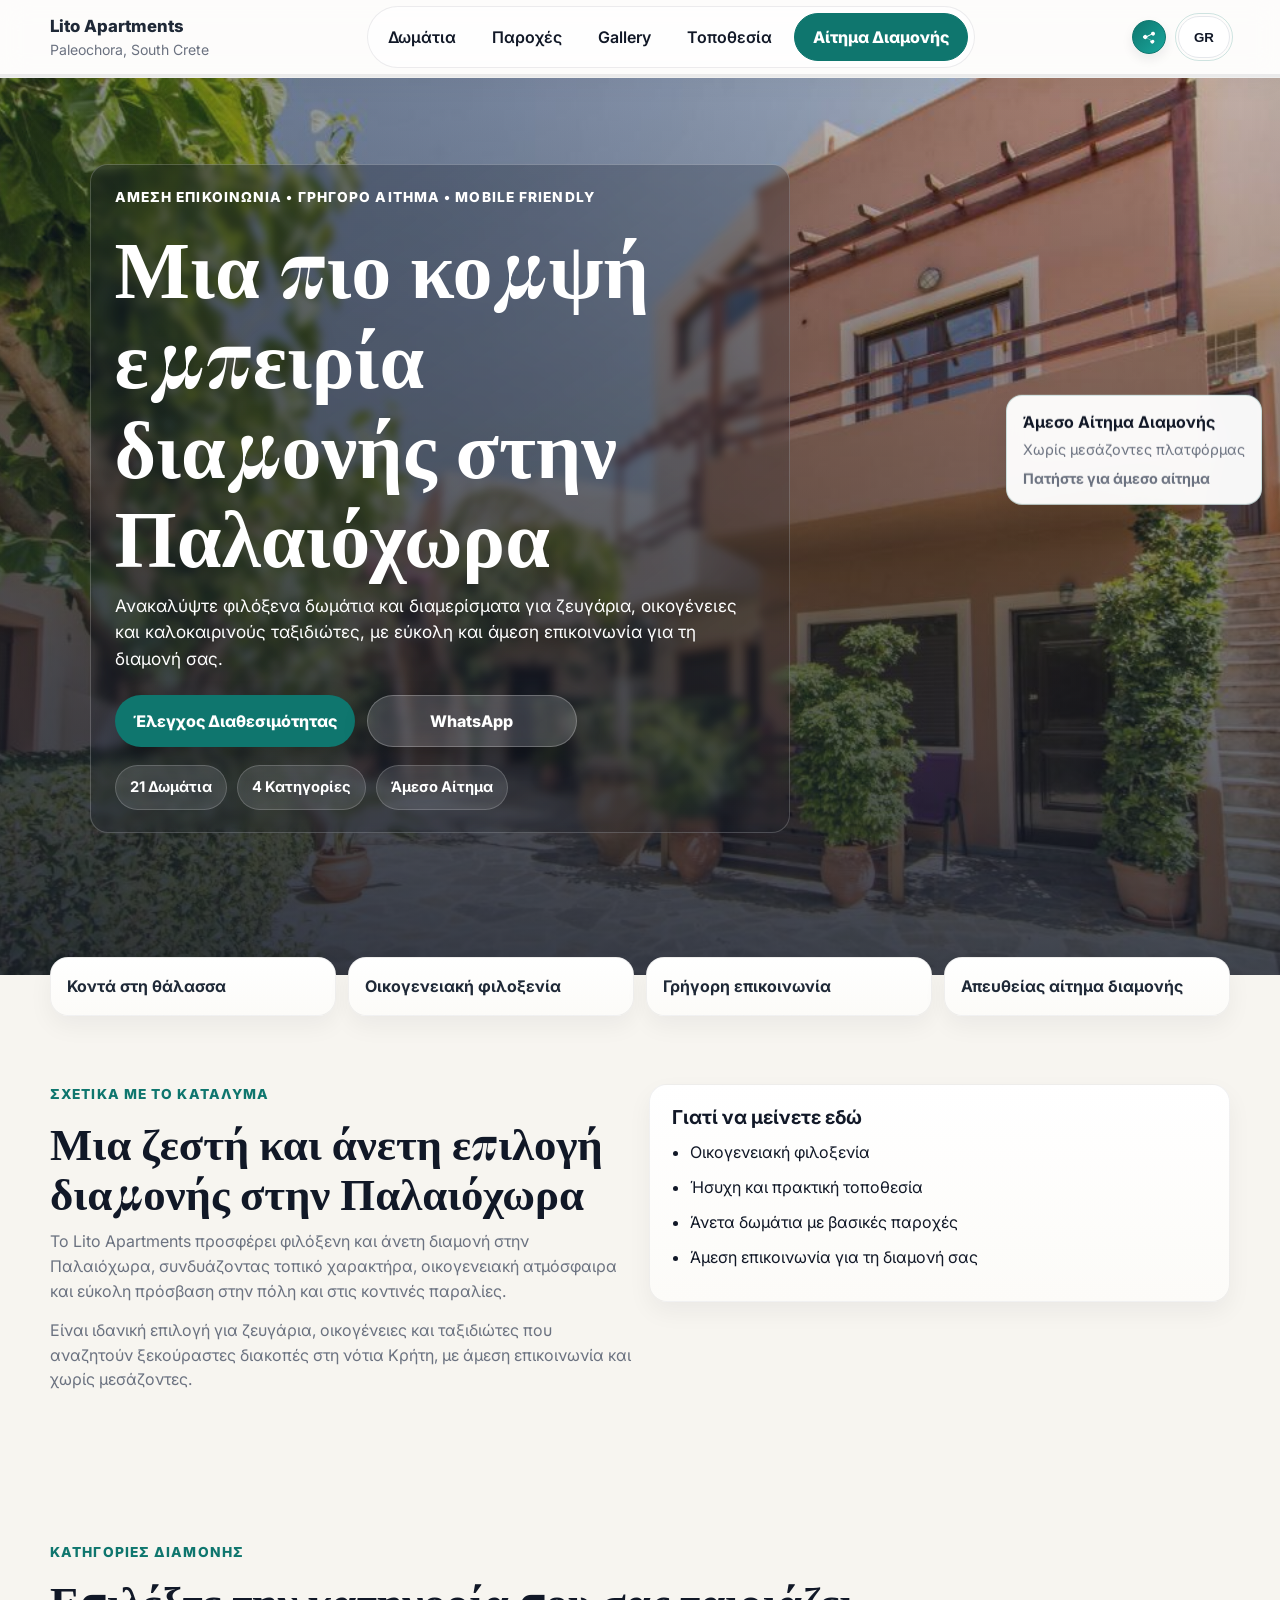
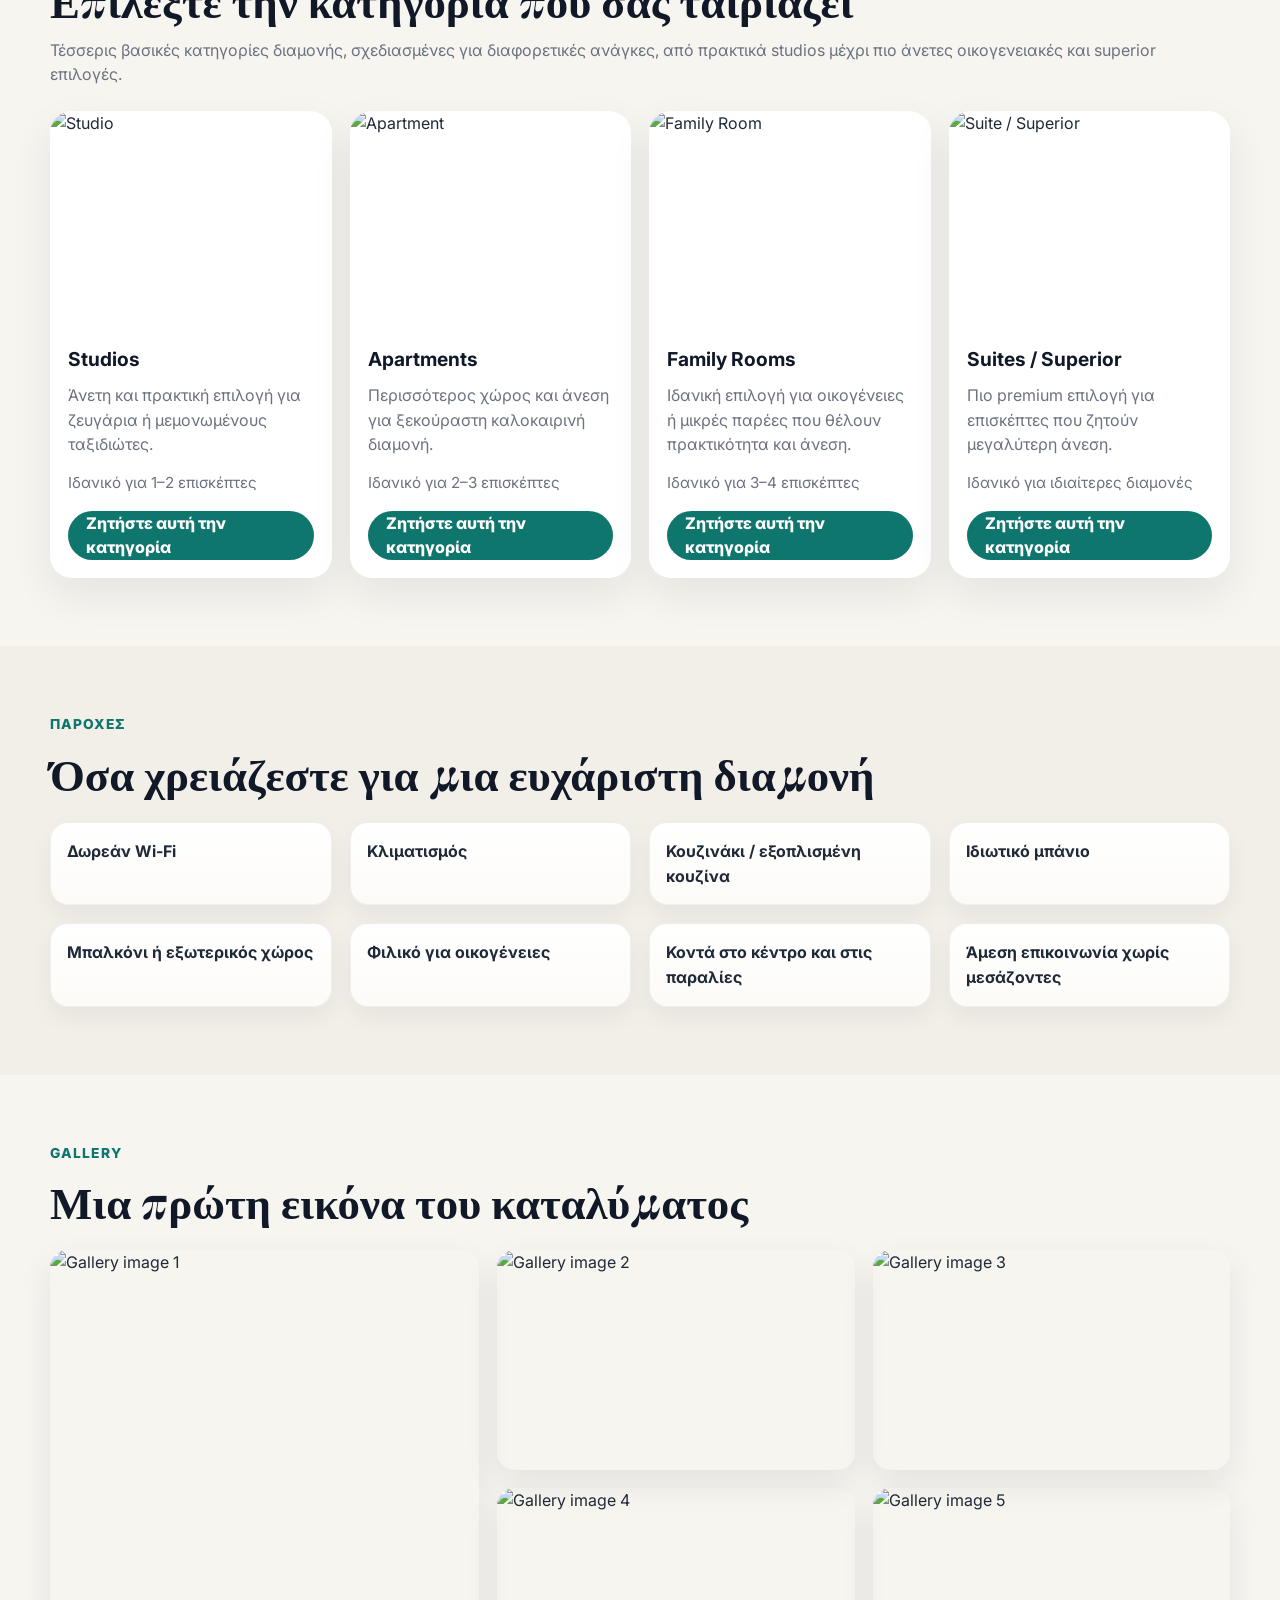
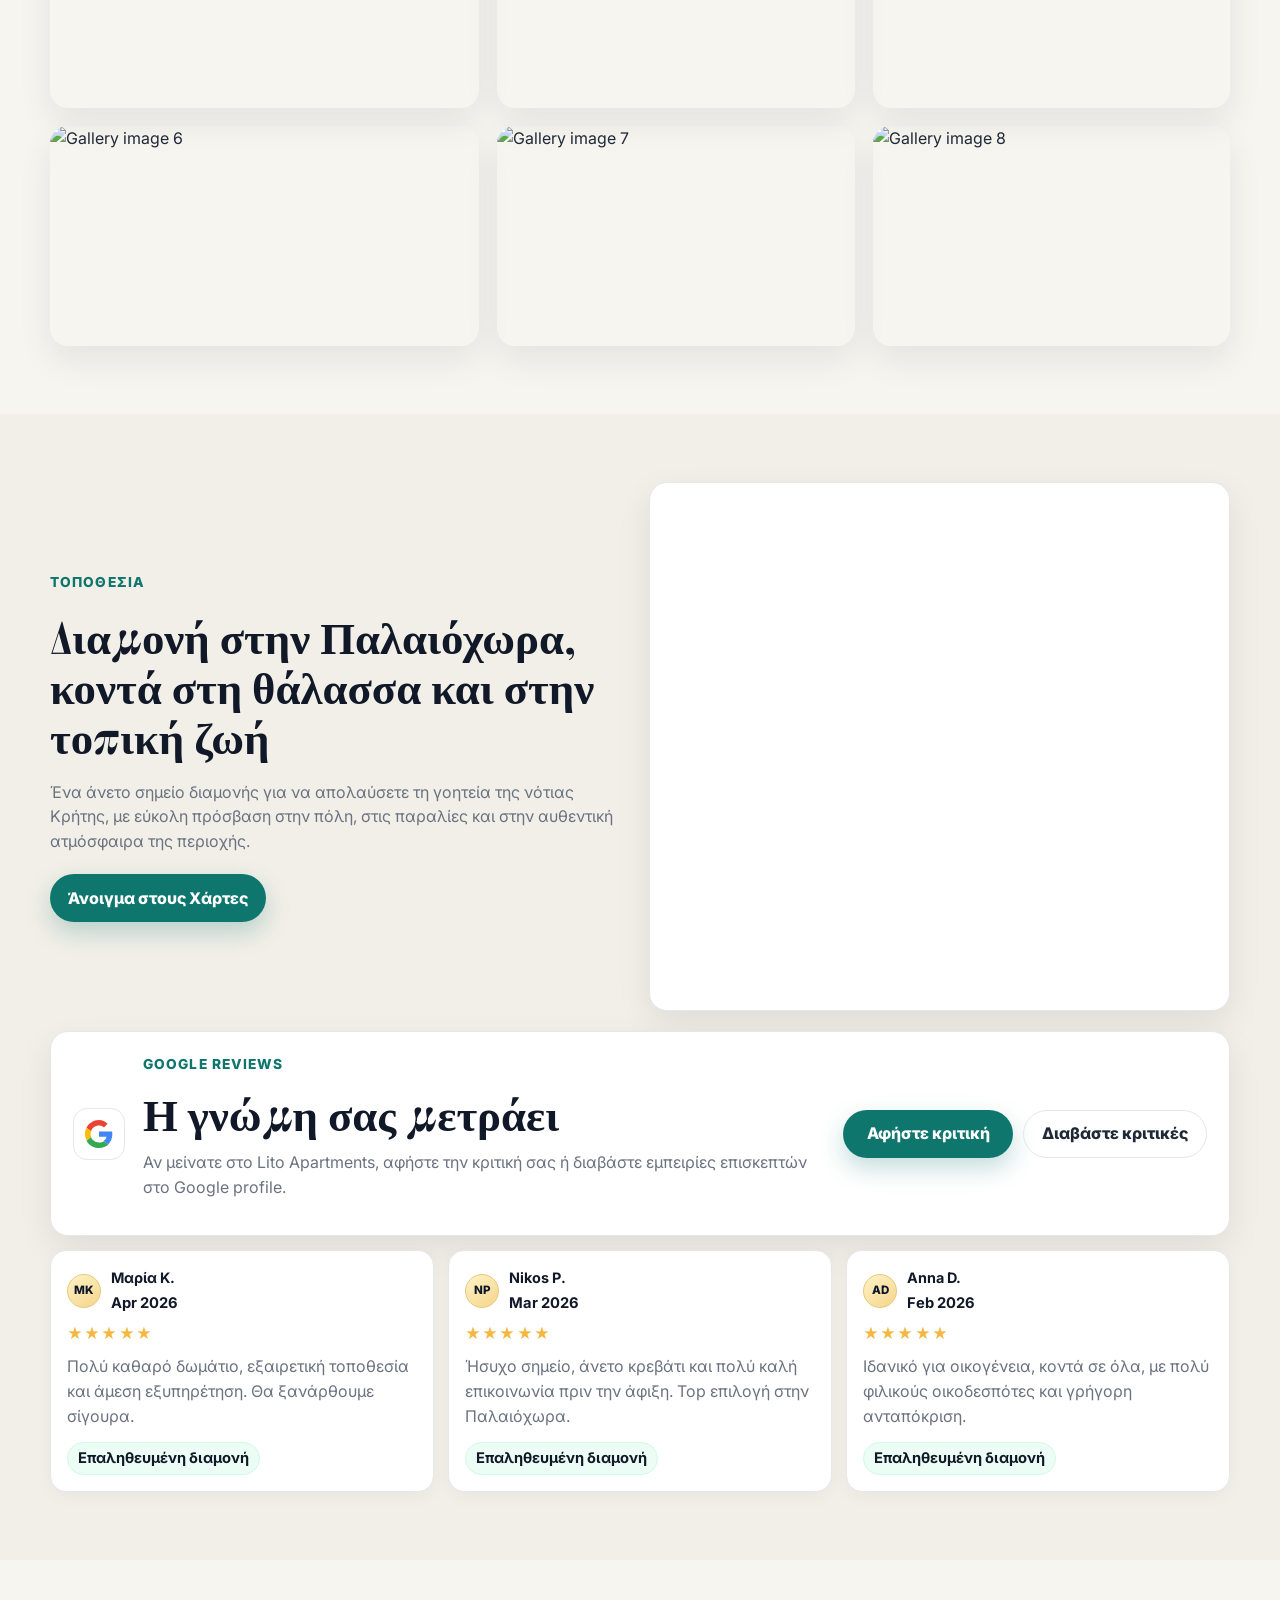
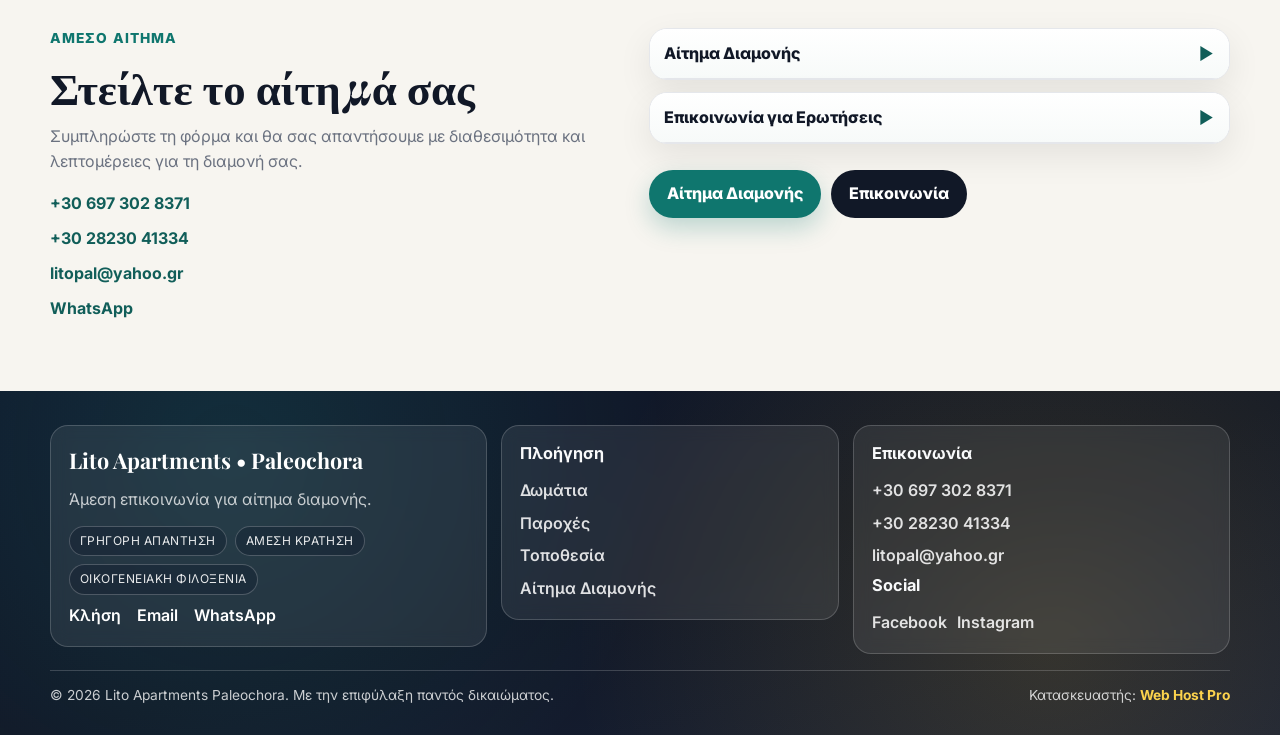
==== commit e7b8b8b0: "Refine premium styling and hero copy updates" ====
--- a/index.html
+++ b/index.html
@@ -25,7 +25,7 @@
 		<div class="container header-wrap">
 			<a href="#home" class="brand" aria-label="Lito Apartments Paleochora">
 				<span class="brand-title">Lito Apartments</span>
-				<span class="brand-subtitle">Paleochora, Crete</span>
+				<span class="brand-subtitle">Paleochora, South Crete</span>
 			</a>
 
 			<nav class="desktop-nav" aria-label="Primary navigation">
@@ -417,7 +417,7 @@
 		<div class="container">
 			<div class="footer-wrap">
 				<div class="footer-brand-card">
-					<strong class="footer-brand">Lito Apartments Paleochora</strong>
+					<strong class="footer-brand">Lito Apartments • Paleochora</strong>
 					<p data-i18n="footerText">Άμεση επικοινωνία για αίτημα διαμονής.</p>
 					<div class="footer-highlights">
 						<span data-i18n="footerTag1">Fast Response</span>
--- a/assets/css/style.css
+++ b/assets/css/style.css
@@ -106,9 +106,10 @@
   position: sticky;
   top: 0;
   z-index: 30;
-  background: rgba(247, 245, 240, 0.92);
-  backdrop-filter: blur(12px);
-  border-bottom: 1px solid rgba(0, 0, 0, 0.05);
+  background: rgba(255, 255, 255, 0.72);
+  backdrop-filter: blur(14px);
+  border-bottom: 1px solid rgba(17, 24, 39, 0.06);
+  box-shadow: 0 8px 24px rgba(17, 24, 39, 0.04);
   transition: background 0.24s ease, box-shadow 0.24s ease, border-color 0.24s ease;
 }
 
@@ -437,7 +438,7 @@
 
 .hero {
   position: relative;
-  min-height: max(74vh, 540px);
+  min-height: 82vh;
   display: flex;
   align-items: end;
   overflow: hidden;
@@ -457,7 +458,7 @@
   position: absolute;
   inset: 0;
   background:
-    linear-gradient(to top, rgba(17, 24, 39, 0.64), rgba(17, 24, 39, 0.14) 48%, rgba(17, 24, 39, 0.08)),
+    linear-gradient(to top, rgba(17, 24, 39, 0.78), rgba(17, 24, 39, 0.14)),
     linear-gradient(to right, rgba(17, 24, 39, 0.42), rgba(17, 24, 39, 0.04));
 }
 
@@ -475,7 +476,7 @@
   background: linear-gradient(145deg, rgba(17, 24, 39, 0.32), rgba(17, 24, 39, 0.12));
   border: 1px solid rgba(255, 255, 255, 0.2);
   border-radius: 18px;
-  padding: 18px 16px;
+  padding: 18px 0;
   backdrop-filter: blur(4px);
   margin-left: clamp(20px, 6vw, 84px);
 }
@@ -493,7 +494,8 @@
 
 .hero-text {
   max-width: 700px;
-  font-size: 1.05rem;
+  font-size: 1.08rem;
+  color: rgba(255, 255, 255, 0.92);
   text-wrap: pretty;
 }
 
@@ -586,10 +588,10 @@
 .trust-item,
 .feature,
 .info-card {
-  background: var(--surface);
-  border: 1px solid var(--border);
+  background: linear-gradient(180deg, #ffffff 0%, #fcfbf8 100%);
+  border: 1px solid rgba(17, 24, 39, 0.06);
   border-radius: var(--radius);
-  box-shadow: 0 4px 18px rgba(0, 0, 0, 0.04);
+  box-shadow: 0 10px 24px rgba(17, 24, 39, 0.05);
 }
 
 .trust-item,
@@ -634,7 +636,13 @@
   background: var(--surface);
   border-radius: 22px;
   overflow: hidden;
-  box-shadow: var(--shadow);
+  box-shadow: 0 16px 40px rgba(17, 24, 39, 0.08);
+  transition: transform 0.22s ease, box-shadow 0.22s ease;
+}
+
+.room-card:hover {
+  transform: translateY(-4px);
+  box-shadow: 0 22px 46px rgba(17, 24, 39, 0.12);
 }
 
 .room-card img {
@@ -657,7 +665,13 @@
   height: 220px;
   object-fit: cover;
   border-radius: 18px;
-  box-shadow: var(--shadow);
+  box-shadow: 0 14px 34px rgba(17, 24, 39, 0.08);
+  transition: transform 0.22s ease, box-shadow 0.22s ease;
+}
+
+.gallery-grid img:hover {
+  transform: scale(1.01);
+  box-shadow: 0 20px 40px rgba(17, 24, 39, 0.12);
 }
 
 .location-box {
@@ -825,9 +839,10 @@
   display: grid;
   gap: 12px;
   background: var(--surface);
-  padding: 20px;
-  border-radius: 22px;
-  box-shadow: var(--shadow);
+  padding: 22px;
+  border-radius: 24px;
+  border: 1px solid rgba(17, 24, 39, 0.04);
+  box-shadow: 0 18px 44px rgba(17, 24, 39, 0.08);
 }
 
 .forms-stack {
@@ -1116,6 +1131,7 @@
 .btn-primary {
   background: var(--primary);
   color: #fff;
+  box-shadow: 0 10px 24px rgba(15, 118, 110, 0.25);
 }
 
 .btn-primary:hover {
@@ -1125,6 +1141,13 @@
 .btn-secondary {
   background: var(--secondary);
   color: #fff;
+}
+
+.hero .btn-secondary {
+  background: rgba(255, 255, 255, 0.16);
+  color: #fff;
+  border: 1px solid rgba(255, 255, 255, 0.24);
+  backdrop-filter: blur(10px);
 }
 
 .btn-outline {
@@ -1148,9 +1171,10 @@
   bottom: 0;
   display: grid;
   grid-template-columns: repeat(3, 1fr);
-  background: rgba(255, 255, 255, 0.98);
-  border-top: 1px solid #dbe2e8;
-  box-shadow: 0 -10px 26px rgba(17, 24, 39, 0.16);
+  background: rgba(255, 255, 255, 0.96);
+  backdrop-filter: blur(12px);
+  border-top: 1px solid rgba(17, 24, 39, 0.08);
+  box-shadow: 0 -8px 24px rgba(17, 24, 39, 0.08);
   z-index: 60;
   padding-bottom: env(safe-area-inset-bottom);
 }
@@ -1158,6 +1182,7 @@
 .mobile-cta-bar a {
   text-align: center;
   padding: 15px 8px;
+  font-size: 0.95rem;
   font-weight: 800;
   color: var(--primary-dark);
 }
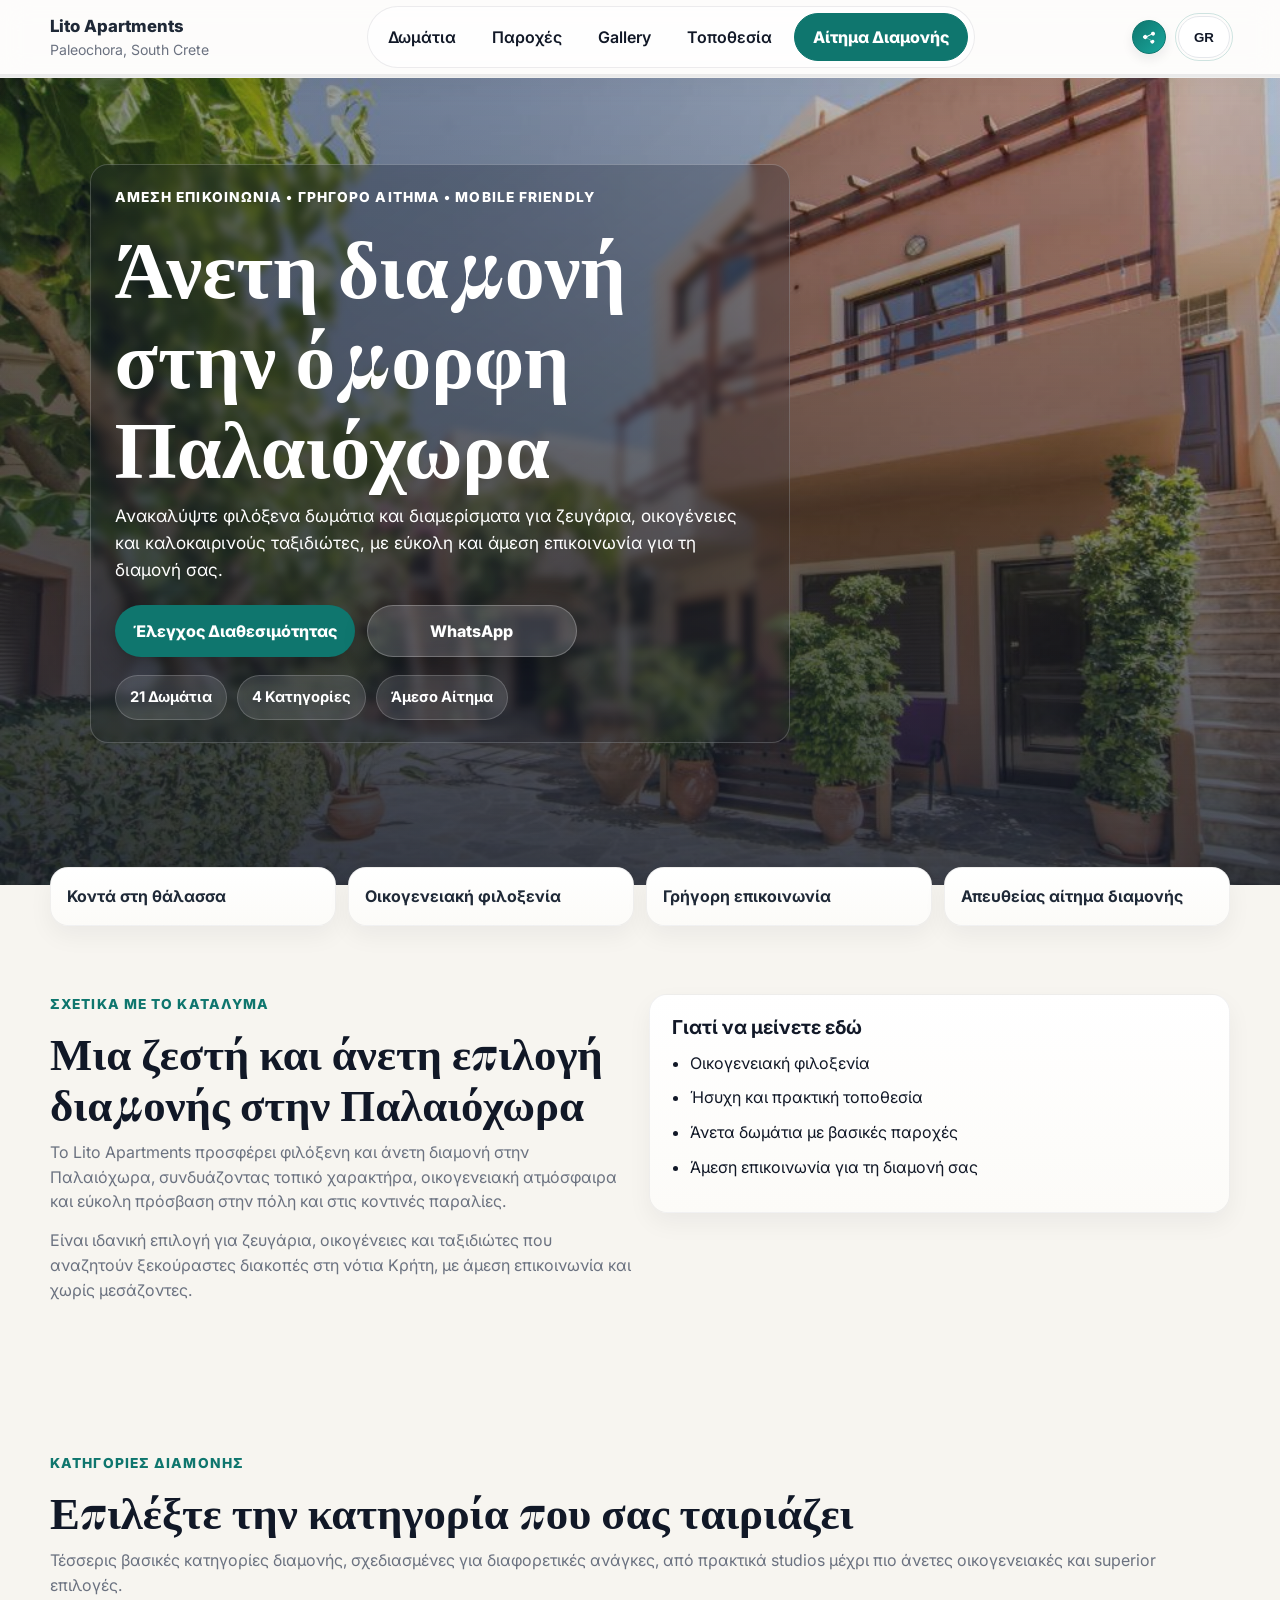
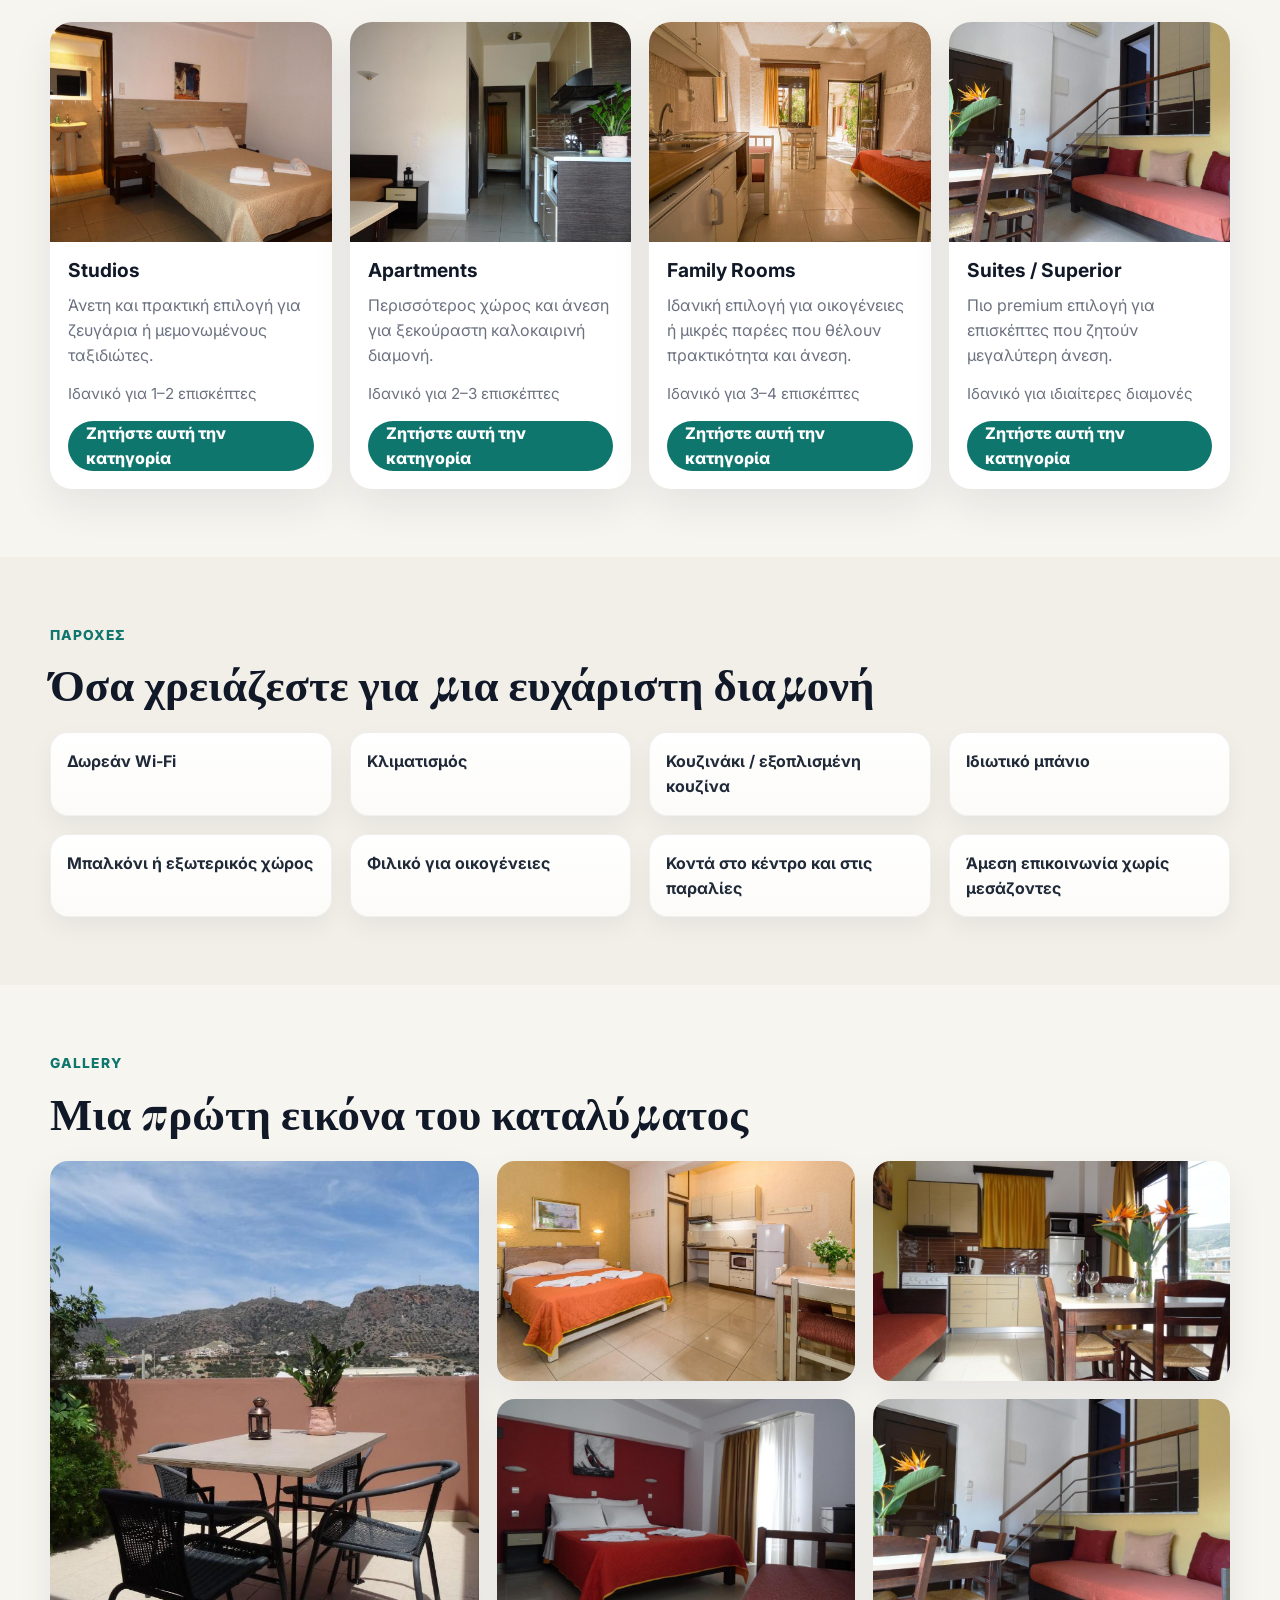
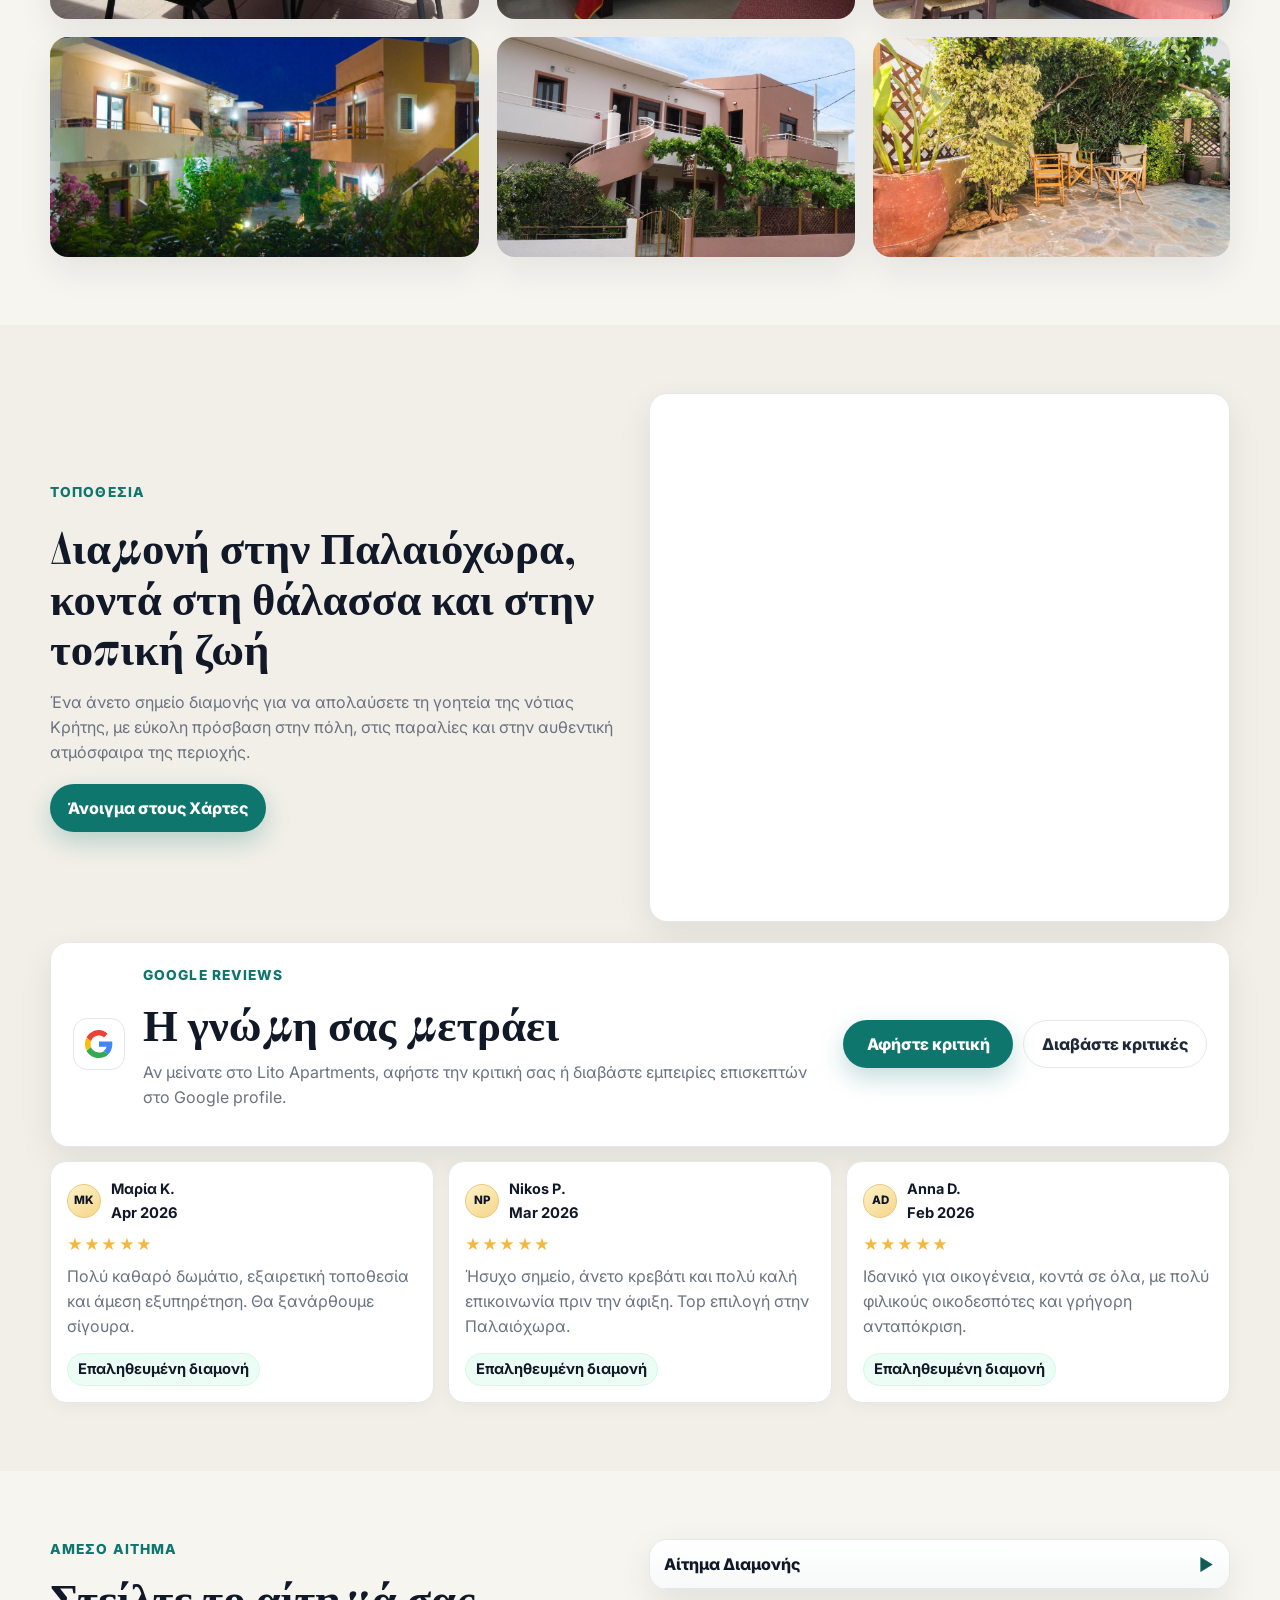
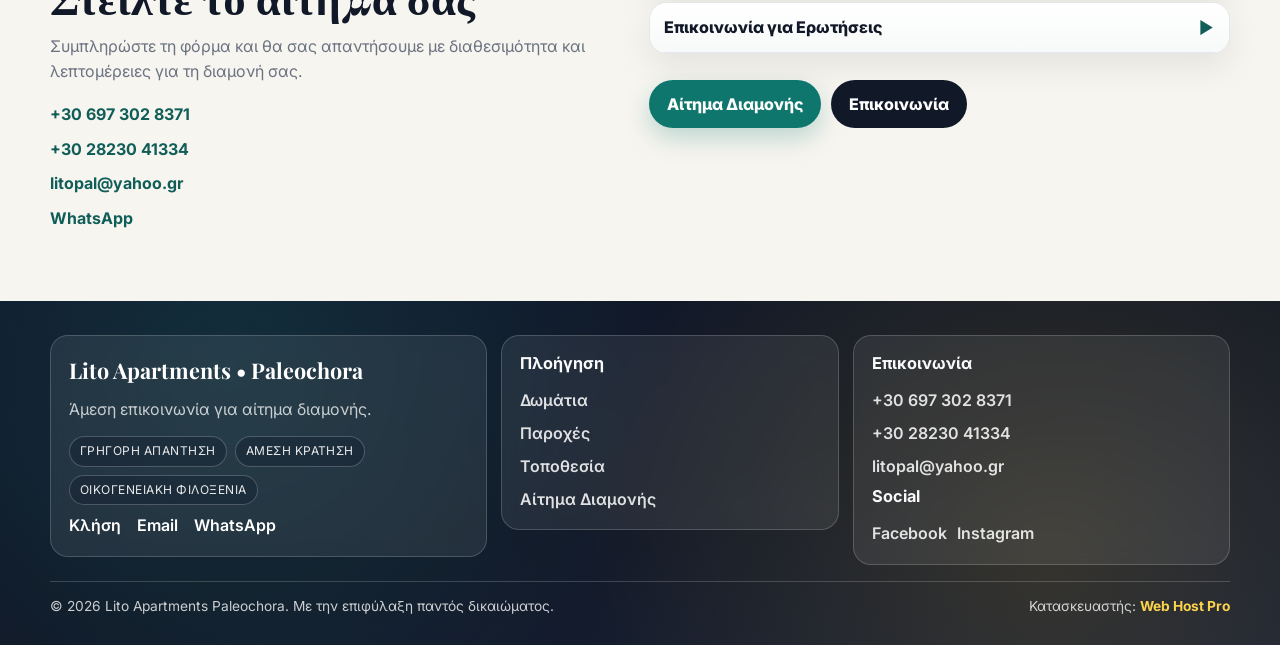
==== commit ae2dc4de: "Update gallery and room images, remove sticky hero request" ====
--- a/index.html
+++ b/index.html
@@ -115,12 +115,6 @@
 						<span data-i18n="heroPoint3">Άμεσο Αίτημα</span>
 					</div>
 				</div>
-
-				<a href="#contact" class="hero-badge sticky-request js-open-request">
-					<strong data-i18n="heroBadgeTitle">Άμεσο Αίτημα Διαμονής</strong>
-					<span data-i18n="heroBadgeText">Χωρίς μεσάζοντες πλατφόρμας</span>
-					<span class="sticky-request-hint" data-i18n="stickyRequestHint">Πατήστε για άμεσο αίτημα</span>
-				</a>
 			</div>
 		</section>
 
--- a/assets/css/style.css
+++ b/assets/css/style.css
@@ -529,50 +529,6 @@
   font-weight: 700;
 }
 
-.hero-badge {
-  justify-self: start;
-  background: rgba(255, 255, 255, 0.96);
-  backdrop-filter: blur(10px);
-  border-radius: 16px;
-  padding: 14px 16px;
-  box-shadow: var(--shadow);
-  display: grid;
-  gap: 4px;
-  max-width: 260px;
-  margin-left: clamp(20px, 6vw, 84px);
-}
-
-.sticky-request {
-  transition: transform 0.2s ease, box-shadow 0.2s ease;
-}
-
-.sticky-request:hover,
-.sticky-request:focus-visible {
-  transform: translateY(-2px);
-  box-shadow: 0 18px 28px rgba(15, 23, 42, 0.2);
-}
-
-body.modal-open .sticky-request {
-  opacity: 0;
-  pointer-events: none;
-}
-
-.sticky-request-hint {
-  display: inline-block;
-  margin-top: 3px;
-  color: var(--primary-dark);
-  font-size: 0.78rem;
-  font-weight: 700;
-}
-
-.hero-badge strong {
-  color: var(--secondary);
-}
-
-.hero-badge span {
-  color: var(--muted);
-  font-size: 0.9rem;
-}
 
 .trust-bar {
   margin-top: -18px;
@@ -1293,10 +1249,6 @@
     margin-left: clamp(28px, 7vw, 110px);
   }
 
-  .hero-badge {
-    margin-left: clamp(28px, 7vw, 110px);
-  }
-
   .hero-actions {
     flex-wrap: wrap;
   }
@@ -1413,38 +1365,6 @@
     height: 100%;
   }
 
-  .hero-badge {
-    justify-self: end;
-    align-self: end;
-  }
-
-  .hero-badge.sticky-request {
-    position: fixed;
-    right: 18px;
-    top: 50%;
-    transform: translateY(-50%);
-    margin-left: 0;
-    max-width: 260px;
-    z-index: 35;
-    border: 1px solid rgba(15, 118, 110, 0.2);
-    animation: requestFloat 2.6s ease-in-out infinite;
-  }
-
-  .hero-badge.sticky-request:hover,
-  .hero-badge.sticky-request:focus-visible {
-    transform: translateY(calc(-50% - 2px));
-  }
-
-  @keyframes requestFloat {
-    0%,
-    100% {
-      box-shadow: 0 10px 24px rgba(17, 24, 39, 0.14);
-    }
-    50% {
-      box-shadow: 0 18px 32px rgba(17, 24, 39, 0.2);
-    }
-  }
-
   .mobile-cta-bar {
     display: none;
   }
